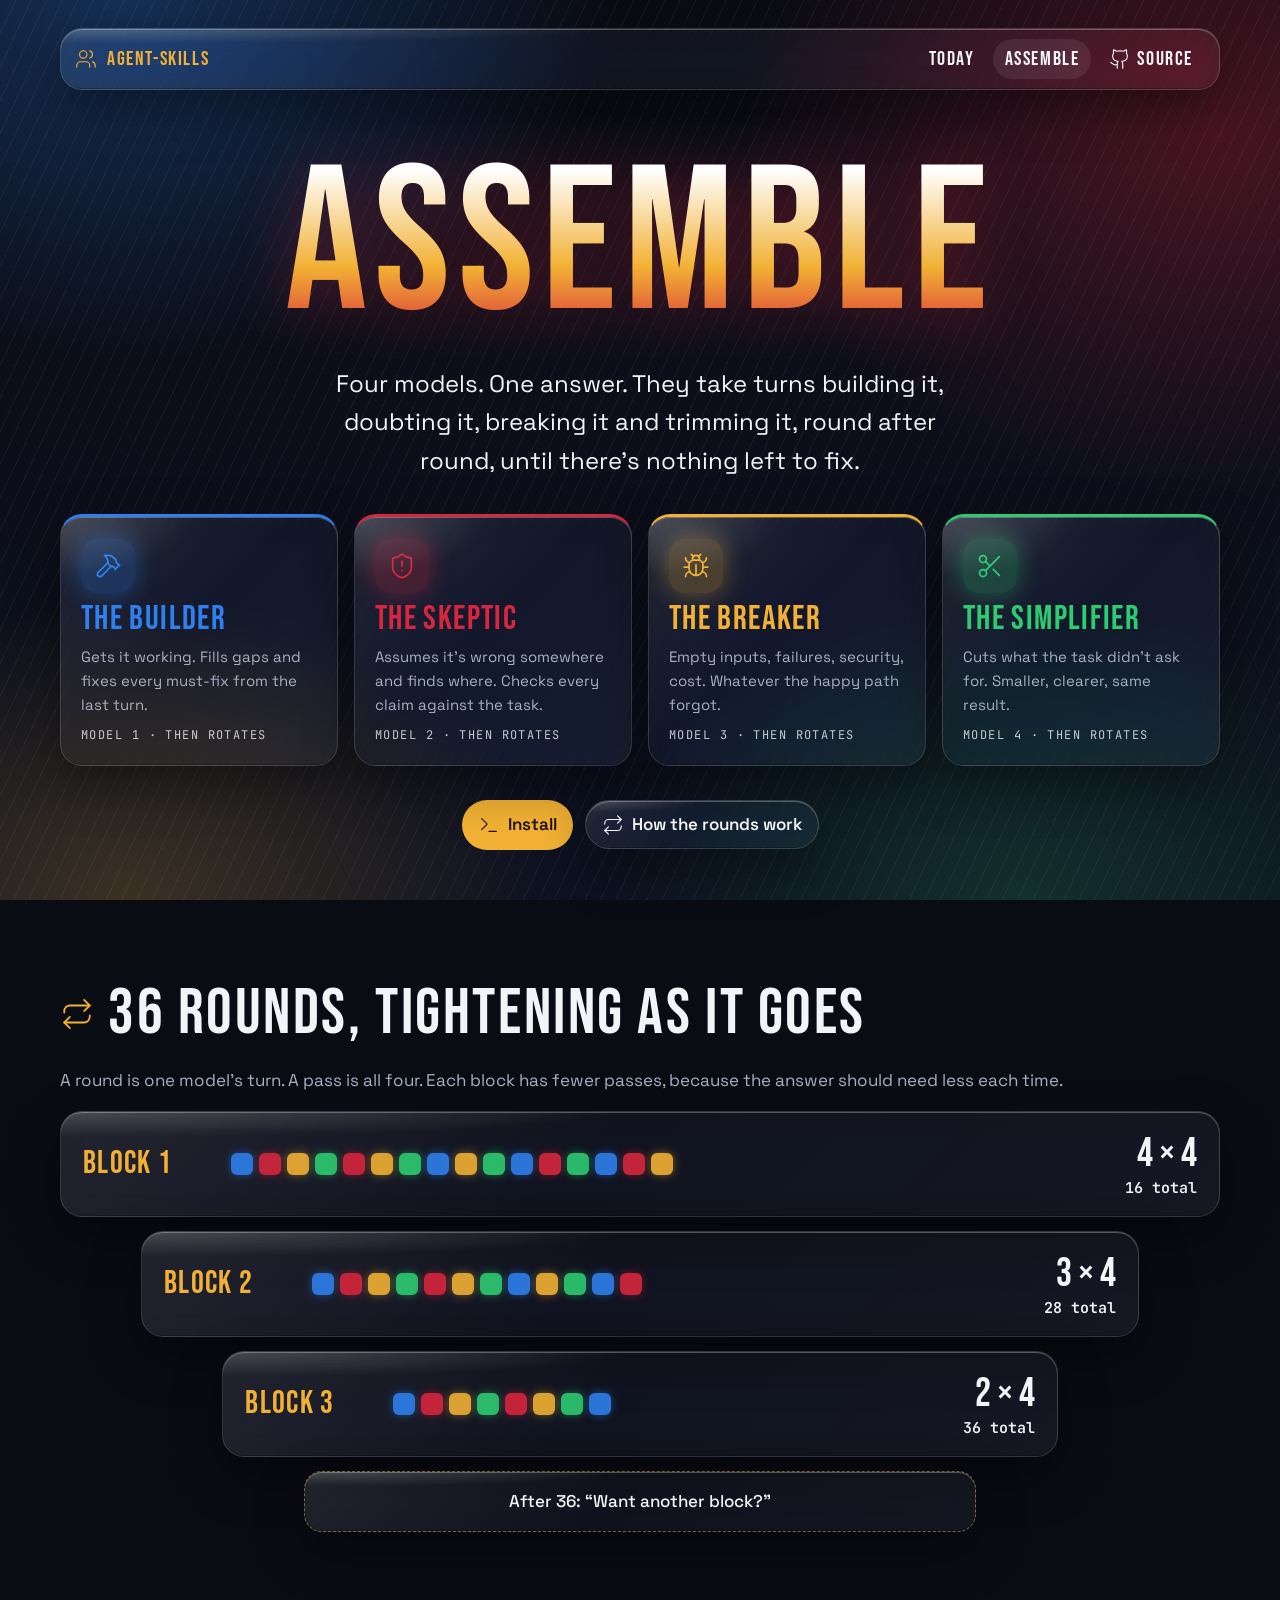
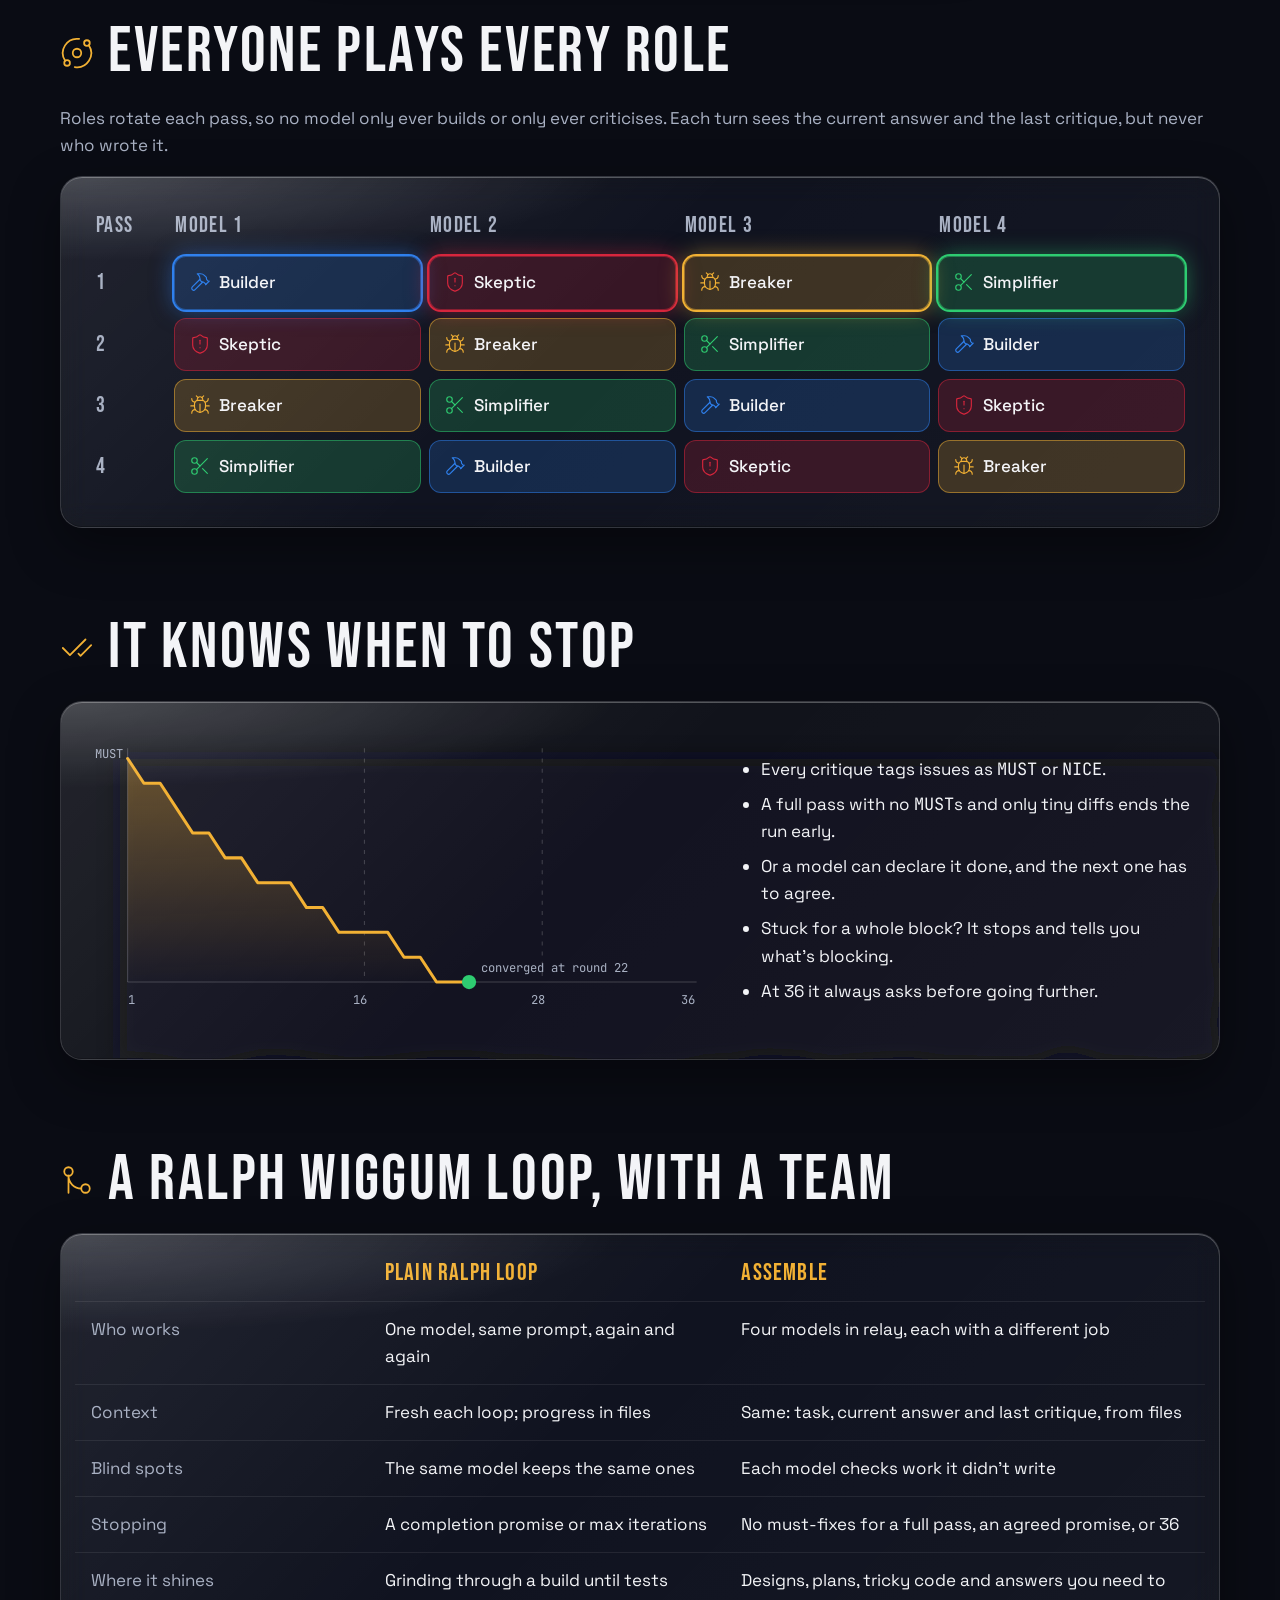
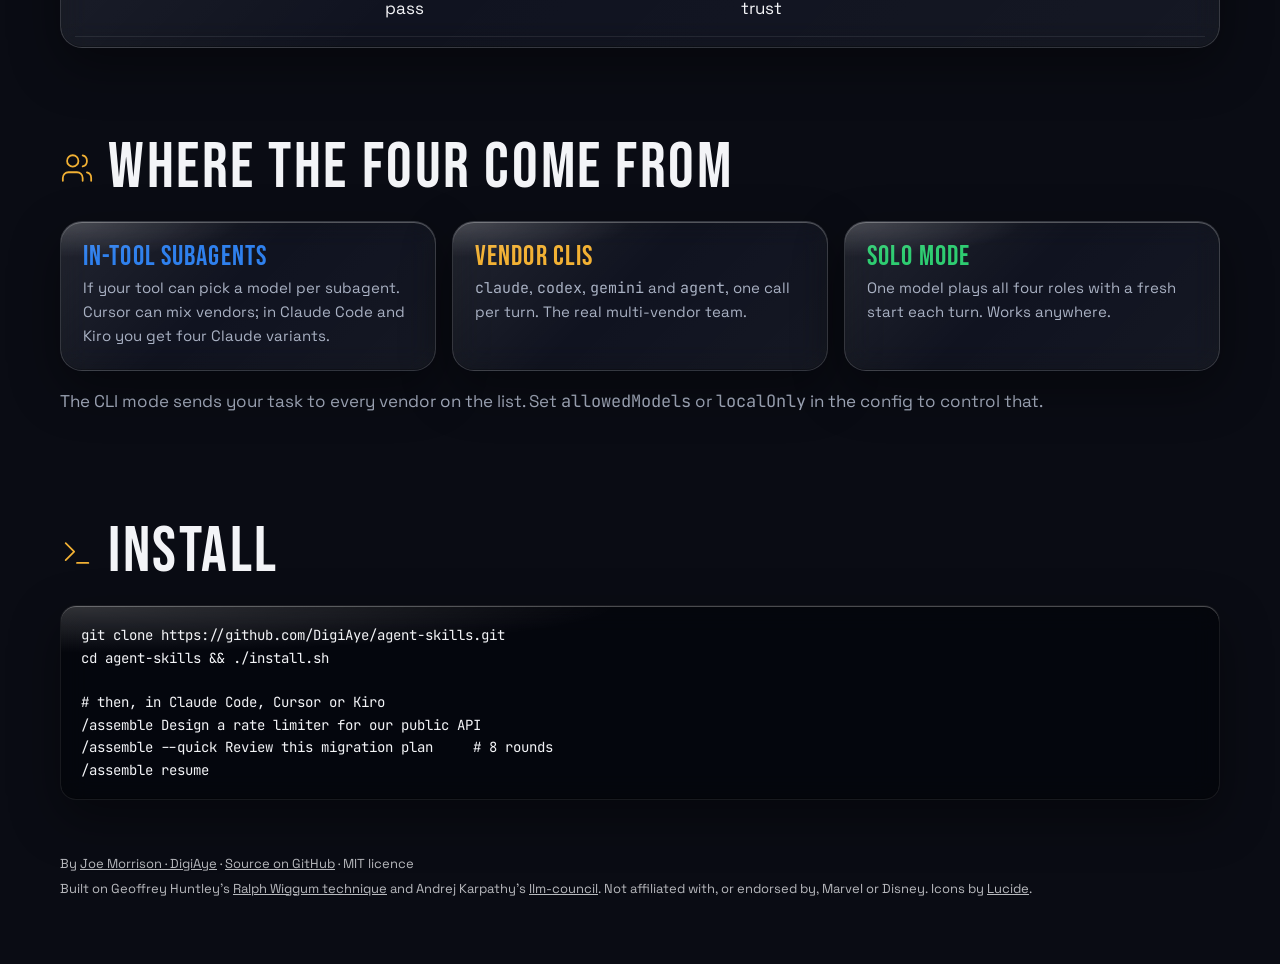
==== docs/assemble/index.html @ 219e7454 "Add today and assemble Agent Skills with GitHub Pages site" ====
<!doctype html>
<html lang="en">
<head>
<meta charset="utf-8">
<meta name="viewport" content="width=device-width, initial-scale=1">
<title>assemble · a four-model review loop for Claude, Cursor and Kiro</title>
<meta name="description" content="assemble is a portable Agent Skill: four models take turns building, doubting, breaking and simplifying one answer over up to 36 rounds, a Ralph Wiggum loop on a team scale.">
<link rel="preconnect" href="https://fonts.googleapis.com"><link rel="preconnect" href="https://fonts.gstatic.com" crossorigin>
<link href="https://fonts.googleapis.com/css2?family=Bebas+Neue&family=Space+Grotesk:wght@400;500;700&family=JetBrains+Mono:wght@400;600&display=swap" rel="stylesheet">
<link rel="stylesheet" href="../assets/glass.css">
<style>
  :root { --bg: #0a0c14; --panel: #1e2433; --accent: #f2b134; --accent-2: #d7263d;
    --builder: #2f80ed; --skeptic: #d7263d; --edge: #f2b134; --simple: #2ecc71; --text: #f3f4f7; --muted: #a9b1c3; }
  body { background: var(--bg); color: var(--text); font: 17px/1.6 "Space Grotesk", system-ui, sans-serif; }
  .field { position: fixed; inset: 0; z-index: 0; pointer-events: none;
    background:
      radial-gradient(800px 600px at 10% 0%, rgba(47, 128, 237, .30), transparent 60%),
      radial-gradient(800px 600px at 95% 15%, rgba(215, 38, 61, .30), transparent 60%),
      radial-gradient(700px 500px at 80% 100%, rgba(46, 204, 113, .16), transparent 60%),
      radial-gradient(700px 500px at 10% 100%, rgba(242, 177, 52, .20), transparent 60%),
      linear-gradient(180deg, #0a0c14, #0d1120); }
  .steel { position: fixed; inset: 0; z-index: 0; pointer-events: none; opacity: .05;
    background: repeating-linear-gradient(115deg, #fff 0 1px, transparent 1px 14px); }
  main, .site-nav { position: relative; z-index: 3; }
  .site-nav { font: 20px "Bebas Neue", sans-serif; letter-spacing: .08em; }
  .brand { display: flex; align-items: center; gap: 10px; color: var(--accent); }
  h1, h2, h3 { font-family: "Bebas Neue", Impact, sans-serif; font-weight: 400; letter-spacing: .04em; line-height: .95; }
  h2 { font-size: clamp(40px, 6vw, 64px); margin: 0 0 22px; display: flex; gap: 14px; align-items: center; }
  h2 .icon { width: 34px; height: 34px; color: var(--accent); }
  section { padding: 80px 0 10px; }
  .mono { font-family: "JetBrains Mono", ui-monospace, monospace; }
  .muted { color: var(--muted); }

  /* Hero */
  .hero { min-height: 92vh; display: grid; align-content: center; gap: 34px; padding-top: 30px; }
  .hero h1 { font-size: clamp(84px, 16vw, 210px); margin: 0; text-align: center;
    background: linear-gradient(180deg, #fff 10%, #f2b134 60%, #d7263d); -webkit-background-clip: text; background-clip: text; color: transparent;
    filter: drop-shadow(0 6px 30px rgba(215, 38, 61, .35)); }
  .hero .tag { text-align: center; font-size: clamp(19px, 2.4vw, 24px); max-width: 44ch; margin: -14px auto 0; color: var(--text); }
  .team { position: relative; display: grid; grid-template-columns: repeat(4, 1fr); gap: 16px; }
  .hero-card { padding: 22px 20px; display: grid; gap: 10px; border-top: 3px solid var(--c); }
  .hero-card .badge { width: 54px; height: 54px; border-radius: 16px; display: grid; place-items: center; background: color-mix(in srgb, var(--c) 22%, transparent); color: var(--c); box-shadow: 0 0 24px color-mix(in srgb, var(--c) 40%, transparent); }
  .hero-card .badge .icon { width: 28px; height: 28px; stroke-width: 1.5; }
  .hero-card h3 { margin: 0; font-size: 34px; color: var(--c); }
  .hero-card p { margin: 0; color: var(--muted); font-size: 15px; }
  .hero-card .slot { font: 12px "JetBrains Mono", monospace; color: var(--text); opacity: .8; text-transform: uppercase; letter-spacing: .12em; }
  .builder { --c: var(--builder); } .skeptic { --c: var(--skeptic); } .edge { --c: var(--edge); } .simple { --c: var(--simple); }
  .lock { position: absolute; inset: -14px; border-radius: 30px; border: 2px solid var(--accent); opacity: 0; pointer-events: none; }
  .cta { display: flex; gap: 12px; justify-content: center; flex-wrap: wrap; }
  .pill.primary { background: var(--accent); color: #1a1205; font-family: "Space Grotesk", sans-serif; }
  .pill.ghost { color: var(--text); }

  /* Rounds funnel */
  .funnel { display: grid; gap: 14px; }
  .block { display: grid; grid-template-columns: 130px 1fr 110px; gap: 18px; align-items: center; padding: 18px 22px; }
  .block h3 { margin: 0; font-size: 32px; color: var(--accent); }
  .turns { display: flex; flex-wrap: wrap; gap: 6px; }
  .turn { width: 22px; height: 22px; border-radius: 6px; background: var(--c); opacity: .9; box-shadow: 0 0 10px color-mix(in srgb, var(--c) 50%, transparent); }
  .total { text-align: right; font: 600 15px "JetBrains Mono", monospace; }
  .total b { display: block; font: 400 40px "Bebas Neue", sans-serif; color: var(--text); }
  .block:nth-child(2) { width: 86%; margin-inline: auto; } .block:nth-child(3) { width: 72%; margin-inline: auto; }
  .ask { text-align: center; padding: 16px; font-weight: 500; width: 58%; margin-inline: auto; border: 1px dashed rgba(242, 177, 52, .5); border-radius: 18px; }

  /* Rotation */
  .rotation { padding: 26px; overflow-x: auto; }
  .rotation table { border-collapse: separate; border-spacing: 8px; width: 100%; min-width: 560px; }
  .rotation th { font: 400 22px "Bebas Neue", sans-serif; letter-spacing: .06em; text-align: left; color: var(--muted); }
  .rotation td { padding: 12px 14px; border-radius: 12px; background: color-mix(in srgb, var(--c) 20%, transparent); border: 1px solid color-mix(in srgb, var(--c) 50%, transparent); color: var(--text); font-weight: 500; }
  .rotation td .icon { display: inline-block; vertical-align: -5px; margin-right: 8px; color: var(--c); }
  .rotation tr.now td { box-shadow: 0 0 0 2px var(--c), 0 0 22px color-mix(in srgb, var(--c) 50%, transparent); }

  /* Convergence */
  .conv { display: grid; grid-template-columns: 1.4fr 1fr; gap: 26px; align-items: center; padding: 26px; }
  .conv svg { width: 100%; height: auto; }
  .conv .axis { stroke: rgba(255, 255, 255, .2); }
  .conv .line { fill: none; stroke: var(--accent); stroke-width: 3; stroke-linecap: round; stroke-linejoin: round; }
  .conv .area { fill: url(#convFill); }
  .conv text { fill: var(--muted); font: 12px "JetBrains Mono", monospace; }
  .conv ul { margin: 0; padding-left: 18px; display: grid; gap: 8px; }

  /* Compare */
  .compare { width: 100%; border-collapse: collapse; }
  .compare th, .compare td { padding: 14px 16px; text-align: left; border-bottom: 1px solid rgba(255, 255, 255, .08); vertical-align: top; }
  .compare th { font: 400 24px "Bebas Neue", sans-serif; letter-spacing: .05em; color: var(--accent); }
  .compare td:first-child { color: var(--muted); width: 26%; }
  .compare-wrap { padding: 10px 14px; overflow-x: auto; }

  .adapters { display: grid; grid-template-columns: repeat(3, 1fr); gap: 16px; }
  .adapter { padding: 22px; }
  .adapter h3 { margin: 0 0 6px; font-size: 28px; }
  .adapter p { margin: 0; color: var(--muted); font-size: 15px; }

  @media (max-width: 900px) {
    .team, .adapters { grid-template-columns: repeat(2, 1fr); }
    .conv { grid-template-columns: 1fr; }
    .block, .block:nth-child(2), .block:nth-child(3), .ask { width: 100%; grid-template-columns: 1fr; }
    .total { text-align: left; }
  }
  @media (max-width: 520px) { .team, .adapters { grid-template-columns: 1fr; } }

  @media (prefers-reduced-motion: no-preference) {
    .hero-card { animation: assemble 1s cubic-bezier(.2, .9, .2, 1.1) both; }
    .hero-card.builder { --from: -60vw, -30vh; animation-delay: .2s; }
    .hero-card.skeptic { --from: 60vw, -30vh; animation-delay: .4s; }
    .hero-card.edge { --from: -60vw, 30vh; animation-delay: .6s; }
    .hero-card.simple { --from: 60vw, 30vh; animation-delay: .8s; }
    @keyframes assemble { from { opacity: 0; transform: translate(var(--from)) rotate(-6deg) scale(.8); } to { opacity: 1; transform: none; } }
    .lock { animation: lock 1.2s ease-out 1.8s both; }
    @keyframes lock { 0% { opacity: 0; transform: scale(1.04); } 30% { opacity: 1; box-shadow: 0 0 60px rgba(242, 177, 52, .6); } 100% { opacity: 0; transform: scale(1); } }
    .hero h1 { animation: rise .9s ease both; }
    @keyframes rise { from { opacity: 0; letter-spacing: .3em; } to { opacity: 1; } }
    .js .reveal { opacity: 0; transform: translateY(20px); transition: opacity .7s ease, transform .7s ease; }
    .js .reveal.in { opacity: 1; transform: none; }
    .js .conv .line { stroke-dasharray: 1400; stroke-dashoffset: 1400; transition: stroke-dashoffset 2.4s ease; }
    .js .conv.in .line { stroke-dashoffset: 0; }
  }
</style>
</head>
<body>
<div class="field" aria-hidden="true"></div>
<div class="steel" aria-hidden="true"></div>

<nav class="site-nav glass wrap" aria-label="Main">
  <a class="brand" href="../"><svg class="icon" aria-hidden="true"><use href="../assets/icons.svg#i-users"/></svg>agent-skills</a>
  <ul>
    <li><a href="../today/">today</a></li>
    <li><a href="./" aria-current="page">assemble</a></li>
    <li><a href="https://github.com/DigiAye/agent-skills/tree/main/skills/assemble"><svg class="icon" aria-hidden="true"><use href="../assets/icons.svg#i-github"/></svg>Source</a></li>
  </ul>
</nav>

<main class="wrap">
  <section class="hero" aria-labelledby="title">
    <h1 id="title">assemble</h1>
    <p class="tag">Four models. One answer. They take turns building it, doubting it, breaking it and trimming it, round after round, until there's nothing left to fix.</p>
    <div class="team">
      <div class="lock" aria-hidden="true"></div>
      <article class="hero-card glass builder">
        <div class="badge"><svg class="icon" aria-hidden="true"><use href="../assets/icons.svg#i-hammer"/></svg></div>
        <h3>The builder</h3><p>Gets it working. Fills gaps and fixes every must-fix from the last turn.</p><span class="slot">Model 1 · then rotates</span>
      </article>
      <article class="hero-card glass skeptic">
        <div class="badge"><svg class="icon" aria-hidden="true"><use href="../assets/icons.svg#i-shield-alert"/></svg></div>
        <h3>The skeptic</h3><p>Assumes it's wrong somewhere and finds where. Checks every claim against the task.</p><span class="slot">Model 2 · then rotates</span>
      </article>
      <article class="hero-card glass edge">
        <div class="badge"><svg class="icon" aria-hidden="true"><use href="../assets/icons.svg#i-bug"/></svg></div>
        <h3>The breaker</h3><p>Empty inputs, failures, security, cost. Whatever the happy path forgot.</p><span class="slot">Model 3 · then rotates</span>
      </article>
      <article class="hero-card glass simple">
        <div class="badge"><svg class="icon" aria-hidden="true"><use href="../assets/icons.svg#i-scissors"/></svg></div>
        <h3>The simplifier</h3><p>Cuts what the task didn't ask for. Smaller, clearer, same result.</p><span class="slot">Model 4 · then rotates</span>
      </article>
    </div>
    <div class="cta">
      <a class="pill primary" href="#install"><svg class="icon" aria-hidden="true"><use href="../assets/icons.svg#i-terminal"/></svg>Install</a>
      <a class="pill ghost glass" href="#rounds"><svg class="icon" aria-hidden="true"><use href="../assets/icons.svg#i-repeat"/></svg>How the rounds work</a>
    </div>
  </section>

  <section id="rounds" class="reveal" aria-labelledby="rounds-h">
    <h2 id="rounds-h"><svg class="icon" aria-hidden="true"><use href="../assets/icons.svg#i-repeat"/></svg>36 rounds, tightening as it goes</h2>
    <p class="muted">A round is one model's turn. A pass is all four. Each block has fewer passes, because the answer should need less each time.</p>
    <div class="funnel" id="funnel"></div>
  </section>

  <section class="reveal" aria-labelledby="rot-h">
    <h2 id="rot-h"><svg class="icon" aria-hidden="true"><use href="../assets/icons.svg#i-orbit"/></svg>Everyone plays every role</h2>
    <p class="muted">Roles rotate each pass, so no model only ever builds or only ever criticises. Each turn sees the current answer and the last critique, but never who wrote it.</p>
    <div class="rotation glass"><table id="rotation"><caption class="sr-only">Role played by each model in each pass</caption></table></div>
  </section>

  <section class="reveal" aria-labelledby="conv-h">
    <h2 id="conv-h"><svg class="icon" aria-hidden="true"><use href="../assets/icons.svg#i-check-check"/></svg>It knows when to stop</h2>
    <div class="conv glass refract" id="conv">
      <svg viewBox="0 0 620 300" role="img" aria-label="Example run: must-fix issues fall from 9 to 0 by round 22, where the loop converges and stops early">
        <defs><linearGradient id="convFill" x1="0" x2="0" y1="0" y2="1"><stop offset="0" stop-color="#f2b134" stop-opacity=".35"/><stop offset="1" stop-color="#f2b134" stop-opacity="0"/></linearGradient></defs>
        <line class="axis" x1="40" y1="250" x2="600" y2="250"/><line class="axis" x1="40" y1="20" x2="40" y2="250"/>
        <line class="axis" x1="273" y1="20" x2="273" y2="250" stroke-dasharray="4 6"/><line class="axis" x1="448" y1="20" x2="448" y2="250" stroke-dasharray="4 6"/>
        <path class="area" id="convArea"/><path class="line" id="convLine"/>
        <circle id="convDot" r="7" fill="#2ecc71"/>
        <text x="40" y="272">1</text><text x="262" y="272">16</text><text x="437" y="272">28</text><text x="585" y="272">36</text>
        <text x="8" y="30">MUST</text>
        <text id="convLabel" fill="#2ecc71">converged</text>
      </svg>
      <ul>
        <li>Every critique tags issues as <span class="mono">MUST</span> or <span class="mono">NICE</span>.</li>
        <li>A full pass with no <span class="mono">MUST</span>s and only tiny diffs ends the run early.</li>
        <li>Or a model can declare it done, and the next one has to agree.</li>
        <li>Stuck for a whole block? It stops and tells you what's blocking.</li>
        <li>At 36 it always asks before going further.</li>
      </ul>
    </div>
  </section>

  <section class="reveal" aria-labelledby="cmp-h">
    <h2 id="cmp-h"><svg class="icon" aria-hidden="true"><use href="../assets/icons.svg#i-git-merge"/></svg>A Ralph Wiggum loop, with a team</h2>
    <div class="compare-wrap glass">
      <table class="compare">
        <thead><tr><th scope="col"></th><th scope="col">Plain Ralph loop</th><th scope="col">assemble</th></tr></thead>
        <tbody>
          <tr><td>Who works</td><td>One model, same prompt, again and again</td><td>Four models in relay, each with a different job</td></tr>
          <tr><td>Context</td><td>Fresh each loop; progress in files</td><td>Same: task, current answer and last critique, from files</td></tr>
          <tr><td>Blind spots</td><td>The same model keeps the same ones</td><td>Each model checks work it didn't write</td></tr>
          <tr><td>Stopping</td><td>A completion promise or max iterations</td><td>No must-fixes for a full pass, an agreed promise, or 36</td></tr>
          <tr><td>Where it shines</td><td>Grinding through a build until tests pass</td><td>Designs, plans, tricky code and answers you need to trust</td></tr>
        </tbody>
      </table>
    </div>
  </section>

  <section class="reveal" aria-labelledby="ad-h">
    <h2 id="ad-h"><svg class="icon" aria-hidden="true"><use href="../assets/icons.svg#i-users"/></svg>Where the four come from</h2>
    <div class="adapters">
      <div class="adapter glass"><h3 style="color: var(--builder)">In-tool subagents</h3><p>If your tool can pick a model per subagent. Cursor can mix vendors; in Claude Code and Kiro you get four Claude variants.</p></div>
      <div class="adapter glass"><h3 style="color: var(--edge)">Vendor CLIs</h3><p><span class="mono">claude</span>, <span class="mono">codex</span>, <span class="mono">gemini</span> and <span class="mono">agent</span>, one call per turn. The real multi-vendor team.</p></div>
      <div class="adapter glass"><h3 style="color: var(--simple)">Solo mode</h3><p>One model plays all four roles with a fresh start each turn. Works anywhere.</p></div>
    </div>
    <p class="muted">The CLI mode sends your task to every vendor on the list. Set <span class="mono">allowedModels</span> or <span class="mono">localOnly</span> in the config to control that.</p>
  </section>

  <section id="install" class="reveal" aria-labelledby="install-h">
    <h2 id="install-h"><svg class="icon" aria-hidden="true"><use href="../assets/icons.svg#i-terminal"/></svg>Install</h2>
    <pre class="code glass">git clone https://github.com/DigiAye/agent-skills.git
cd agent-skills &amp;&amp; ./install.sh

# then, in Claude Code, Cursor or Kiro
/assemble Design a rate limiter for our public API
/assemble --quick Review this migration plan     # 8 rounds
/assemble resume</pre>
  </section>
</main>

<footer class="site-footer wrap">
  <p>By <a href="https://www.digiaye.scot">Joe Morrison · DigiAye</a> · <a href="https://github.com/DigiAye/agent-skills">Source on GitHub</a> · MIT licence</p>
  <p>Built on Geoffrey Huntley's <a href="https://ghuntley.com/ralph/">Ralph Wiggum technique</a> and Andrej Karpathy's <a href="https://github.com/karpathy/llm-council">llm-council</a>. Not affiliated with, or endorsed by, Marvel or Disney. Icons by <a href="https://lucide.dev">Lucide</a>.</p>
</footer>

<svg width="0" height="0" style="position:absolute" aria-hidden="true">
  <filter id="liquid" x="0" y="0" width="100%" height="100%">
    <feTurbulence type="fractalNoise" baseFrequency="0.01 0.014" numOctaves="2" seed="11" result="noise"/>
    <feDisplacementMap in="SourceGraphic" in2="noise" scale="30" xChannelSelector="R" yChannelSelector="G"/>
  </filter>
</svg>

<script>
  const ROLES = [
    { key: "builder", name: "Builder", icon: "hammer" },
    { key: "skeptic", name: "Skeptic", icon: "shield-alert" },
    { key: "edge", name: "Breaker", icon: "bug" },
    { key: "simple", name: "Simplifier", icon: "scissors" }
  ];
  const ICON = (n) => `<svg class="icon" aria-hidden="true"><use href="../assets/icons.svg#i-${n}"/></svg>`;
  const SCHEDULE = [4, 3, 2];

  // Rounds funnel
  let running = 0;
  document.getElementById("funnel").innerHTML = SCHEDULE.map((passes, b) => {
    const turns = passes * 4; running += turns;
    const cells = Array.from({ length: turns }, (_, t) => {
      const pass = Math.floor(t / 4), model = t % 4, role = ROLES[(model + pass) % 4];
      return `<span class="turn" style="--c: var(--${role.key})" title="Pass ${pass + 1}, model ${model + 1}: ${role.name}"></span>`;
    }).join("");
    return `<div class="block glass"><h3>Block ${b + 1}</h3><div class="turns" aria-label="${passes} passes of 4 models">${cells}</div><div class="total"><b>${passes} × 4</b>${running} total</div></div>`;
  }).join("") + `<div class="ask glass">After 36: “Want another block?”</div>`;

  // Role rotation table
  const table = document.getElementById("rotation");
  const head = `<thead><tr><th scope="col">Pass</th>${[1, 2, 3, 4].map((m) => `<th scope="col">Model ${m}</th>`).join("")}</tr></thead>`;
  const rows = [0, 1, 2, 3].map((p) => `<tr data-pass="${p}"><th scope="row">${p + 1}</th>${[0, 1, 2, 3].map((m) => {
    const r = ROLES[(m + p) % 4];
    return `<td style="--c: var(--${r.key})">${ICON(r.icon)}${r.name}</td>`;
  }).join("")}</tr>`).join("");
  table.insertAdjacentHTML("beforeend", head + `<tbody>${rows}</tbody>`);

  // Convergence chart (example run that converges at round 22)
  const must = [9, 8, 8, 7, 6, 6, 5, 5, 4, 4, 4, 3, 3, 2, 2, 2, 2, 1, 1, 0, 0, 0];
  const x = (i) => 40 + (i / 35) * 560, y = (v) => 250 - (v / 9) * 220;
  const pts = must.map((v, i) => `${x(i).toFixed(1)},${y(v).toFixed(1)}`);
  document.getElementById("convLine").setAttribute("d", "M" + pts.join(" L"));
  document.getElementById("convArea").setAttribute("d", `M${x(0)},250 L${pts.join(" L")} L${x(must.length - 1)},250 Z`);
  const end = must.length - 1, dot = document.getElementById("convDot"), label = document.getElementById("convLabel");
  dot.setAttribute("cx", x(end)); dot.setAttribute("cy", y(0));
  label.setAttribute("x", x(end) + 12); label.setAttribute("y", y(0) - 10);
  label.textContent = `converged at round ${end + 1}`;

  const reduced = matchMedia("(prefers-reduced-motion: reduce)").matches;
  document.documentElement.classList.add("js");

  // Highlight the current pass, cycling through
  if (!reduced) {
    let p = 0;
    const tick = () => { table.querySelectorAll("tr[data-pass]").forEach((tr) => tr.classList.toggle("now", +tr.dataset.pass === p)); p = (p + 1) % 4; };
    tick(); setInterval(tick, 2200);
  }

  // Scroll reveals
  const reveal = (n) => n.classList.add("in");
  if (reduced || !("IntersectionObserver" in window)) {
    document.querySelectorAll(".reveal, .conv").forEach(reveal);
  } else {
    const io = new IntersectionObserver((entries) => entries.forEach((e) => { if (e.isIntersecting) { reveal(e.target); io.unobserve(e.target); } }), { threshold: .2 });
    document.querySelectorAll(".reveal, .conv").forEach((n) => io.observe(n));
  }
</script>
</body>
</html>
---- docs/assets/glass.css ----
/* Shared liquid-glass layer for the agent-skills pages.
   Each page sets --accent, --accent-2, --bg and --panel. */

*, *::before, *::after { box-sizing: border-box; }
html { scroll-behavior: smooth; }
@media (prefers-reduced-motion: reduce) { html { scroll-behavior: auto; } }
body { margin: 0; min-height: 100vh; overflow-x: hidden; }
img, svg { display: block; max-width: 100%; }
a { color: inherit; }
:focus-visible { outline: 2px solid var(--accent); outline-offset: 3px; border-radius: 6px; }
.sr-only { position: absolute; width: 1px; height: 1px; overflow: hidden; clip: rect(0 0 0 0); white-space: nowrap; }

.wrap { width: min(1160px, 100% - 40px); margin-inline: auto; }

/* Base glass: works everywhere backdrop-filter does. */
.glass {
  position: relative;
  background: linear-gradient(135deg, rgba(255, 255, 255, .10), rgba(255, 255, 255, .03) 45%, rgba(255, 255, 255, .05));
  border: 1px solid rgba(255, 255, 255, .14);
  border-radius: 22px;
  -webkit-backdrop-filter: blur(14px) saturate(160%);
  backdrop-filter: blur(14px) saturate(160%);
  box-shadow:
    inset 0 1px 0 rgba(255, 255, 255, .28),
    inset 0 -1px 0 rgba(0, 0, 0, .25),
    0 18px 50px rgba(0, 0, 0, .40);
}
/* Specular highlight along the top-left rim. */
.glass::before {
  content: ""; position: absolute; inset: 0; border-radius: inherit; pointer-events: none;
  background: radial-gradient(120% 60% at 0% 0%, rgba(255, 255, 255, .18), transparent 40%);
  mix-blend-mode: screen;
}

/* Refraction is Chromium-only, and Safari drops the whole declaration if url() is mixed in,
   so it lives in its own @supports block and is limited to a few static panels. */
@supports (backdrop-filter: url("#liquid")) {
  .glass.refract { backdrop-filter: url("#liquid") blur(10px) saturate(170%); }
}

@supports not ((backdrop-filter: blur(1px)) or (-webkit-backdrop-filter: blur(1px))) {
  .glass { background: var(--panel); }
}
@media (prefers-reduced-transparency: reduce) {
  .glass, .glass.refract { background: var(--panel); -webkit-backdrop-filter: none; backdrop-filter: none; }
}
@media (prefers-contrast: more) {
  .glass { background: var(--panel); border-color: var(--accent); box-shadow: none; }
  .glass::before { display: none; }
}

/* Dims busy backgrounds behind glass so text keeps its contrast. */
.dim { position: fixed; inset: 0; background: rgba(0, 0, 0, .35); pointer-events: none; z-index: 0; }

.icon { width: 22px; height: 22px; fill: none; stroke: currentColor; stroke-width: 1.25; stroke-linecap: round; stroke-linejoin: round; flex: none; }

.pill {
  display: inline-flex; align-items: center; gap: 8px; padding: 10px 16px; border-radius: 999px;
  text-decoration: none; font-weight: 600;
}

pre.code {
  margin: 0; padding: 18px 20px; overflow-x: auto; border-radius: 16px;
  font: 14px/1.6 "JetBrains Mono", ui-monospace, Menlo, monospace;
  background: rgba(0, 0, 0, .45); border: 1px solid rgba(255, 255, 255, .08);
}

.site-nav { position: sticky; top: 14px; z-index: 10; margin-top: 14px; padding: 10px 14px; display: flex; align-items: center; justify-content: space-between; gap: 12px; }
.site-nav a { text-decoration: none; }
.site-nav ul { display: flex; gap: 6px; list-style: none; margin: 0; padding: 0; flex-wrap: wrap; }
.site-nav li a { display: inline-flex; align-items: center; gap: 6px; padding: 8px 12px; border-radius: 999px; }
.site-nav li a:hover, .site-nav li a[aria-current="page"] { background: rgba(255, 255, 255, .08); }

.site-footer { position: relative; z-index: 1; padding: 40px 0 60px; font-size: 13px; opacity: .75; }
.site-footer p { margin: 4px 0; }
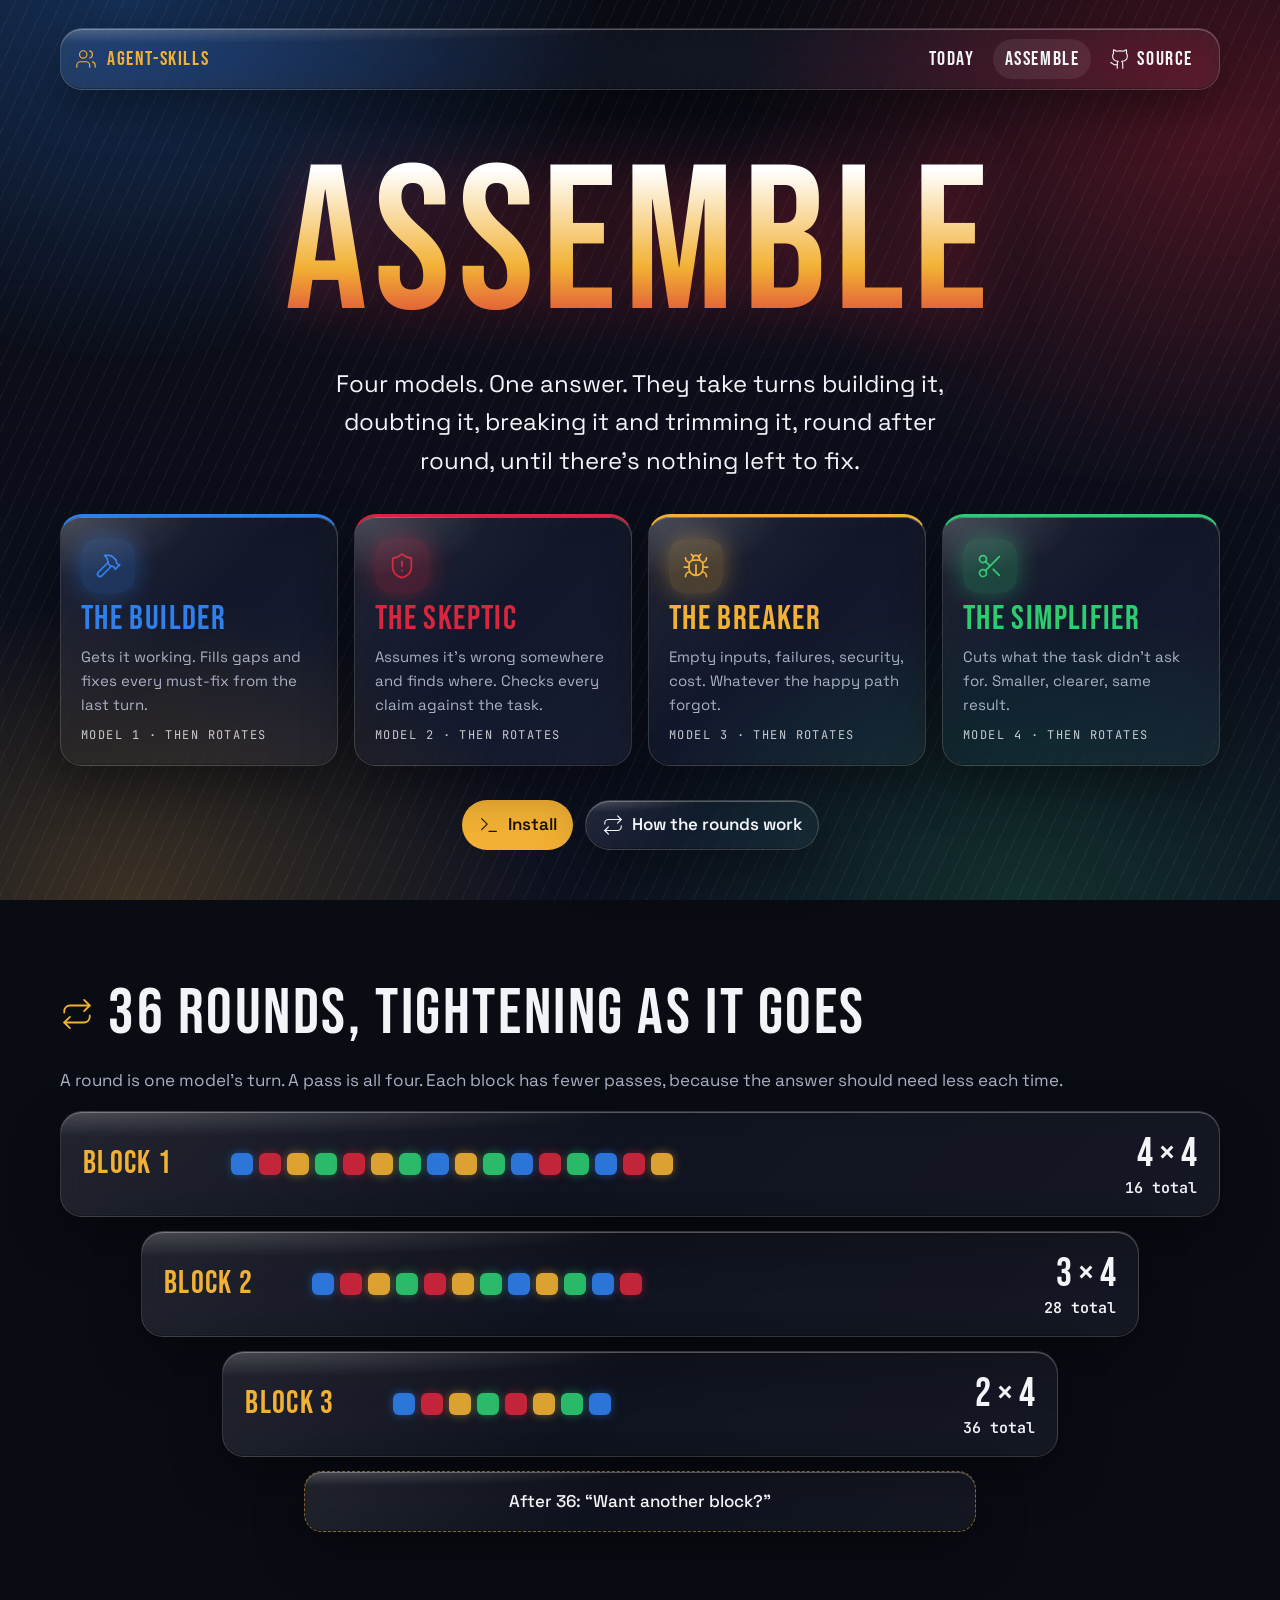
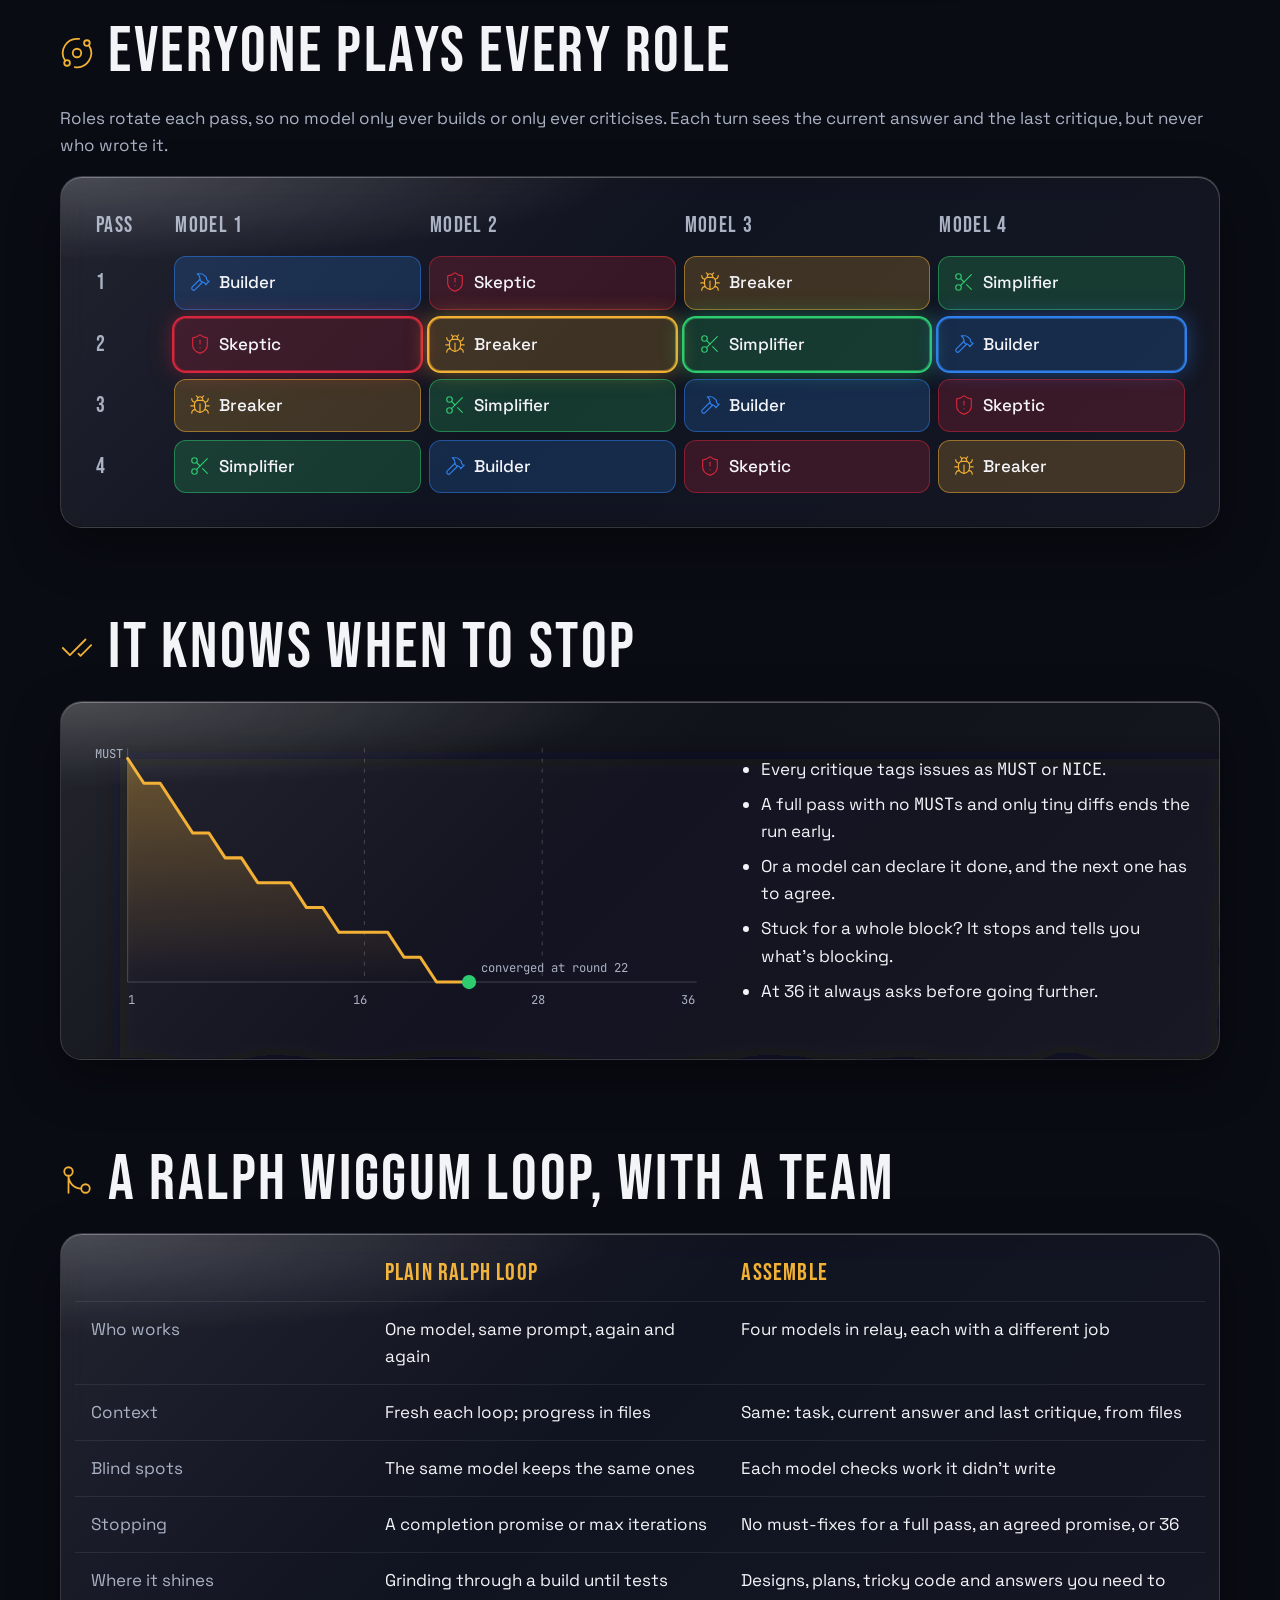
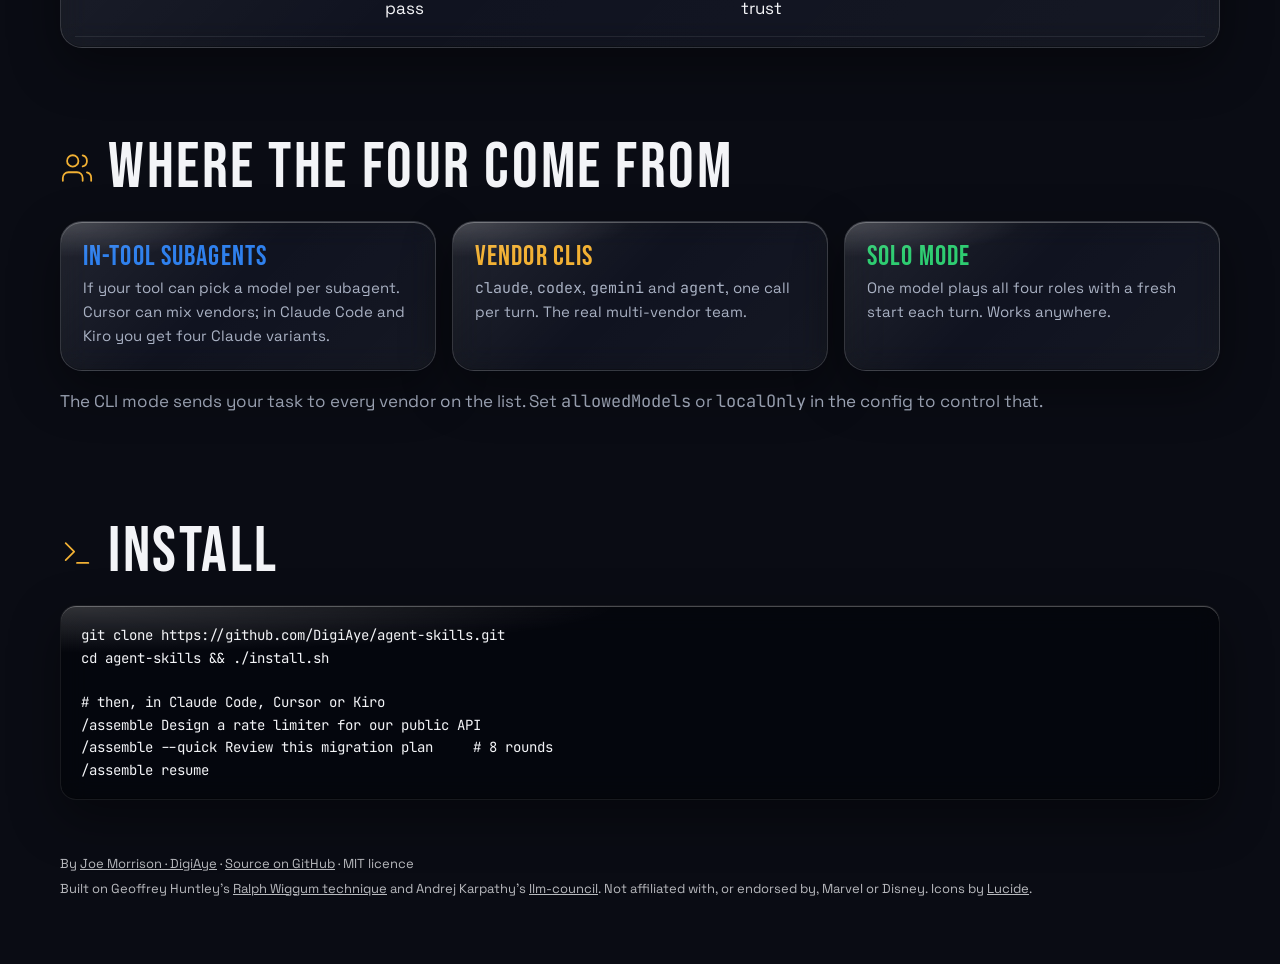
==== commit 0b0b015a: "Add social card, page screenshots and Open Graph tags" ====
--- a/docs/assemble/index.html
+++ b/docs/assemble/index.html
@@ -5,6 +5,11 @@
 <meta name="viewport" content="width=device-width, initial-scale=1">
 <title>assemble · a four-model review loop for Claude, Cursor and Kiro</title>
 <meta name="description" content="assemble is a portable Agent Skill: four models take turns building, doubting, breaking and simplifying one answer over up to 36 rounds, a Ralph Wiggum loop on a team scale.">
+<meta property="og:title" content="assemble · a four-model review loop for Claude, Cursor and Kiro">
+<meta property="og:description" content="assemble is a portable Agent Skill: four models take turns building, doubting, breaking and simplifying one answer over up to 36 rounds, a Ralph Wiggum loop on a team scale.">
+<meta property="og:url" content="https://digiaye.github.io/agent-skills/assemble/">
+<meta property="og:image" content="https://digiaye.github.io/agent-skills/assets/og.jpg">
+<meta name="twitter:card" content="summary_large_image">
 <link rel="preconnect" href="https://fonts.googleapis.com"><link rel="preconnect" href="https://fonts.gstatic.com" crossorigin>
 <link href="https://fonts.googleapis.com/css2?family=Bebas+Neue&family=Space+Grotesk:wght@400;500;700&family=JetBrains+Mono:wght@400;600&display=swap" rel="stylesheet">
 <link rel="stylesheet" href="../assets/glass.css">
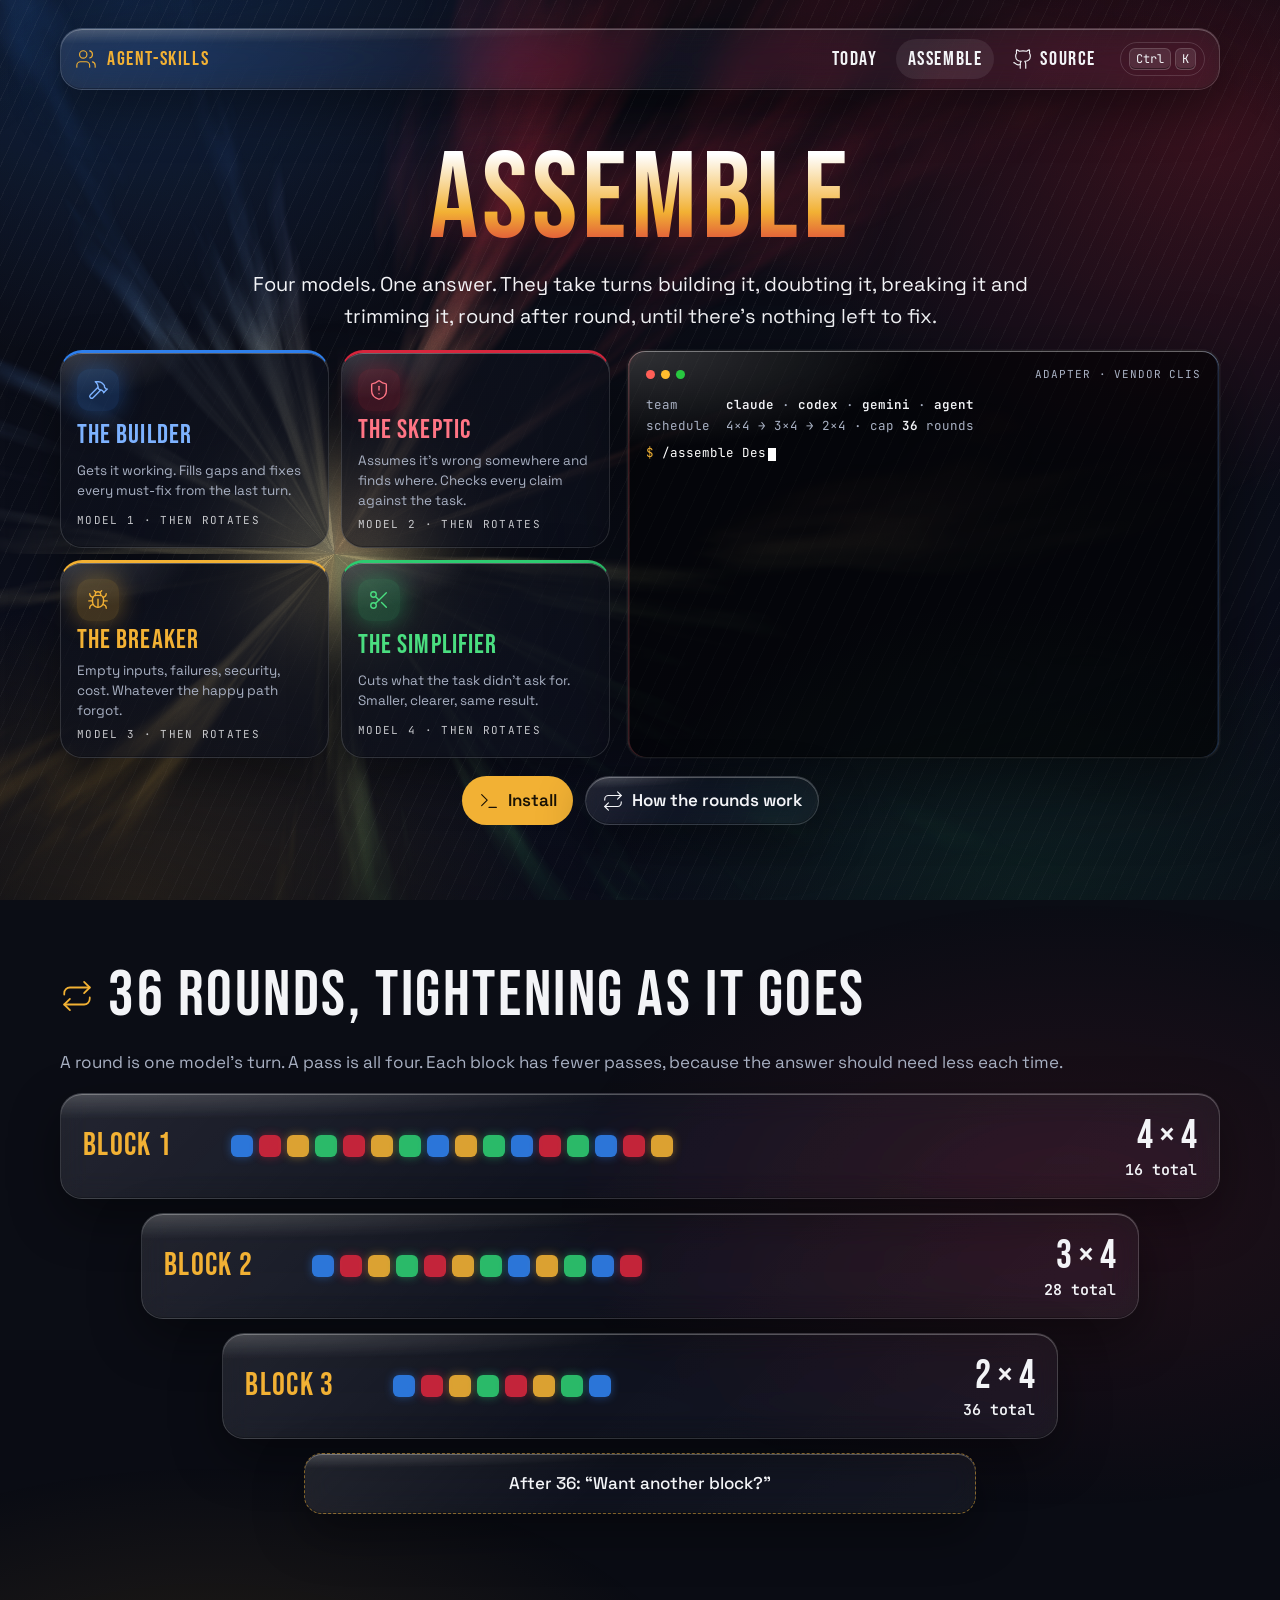
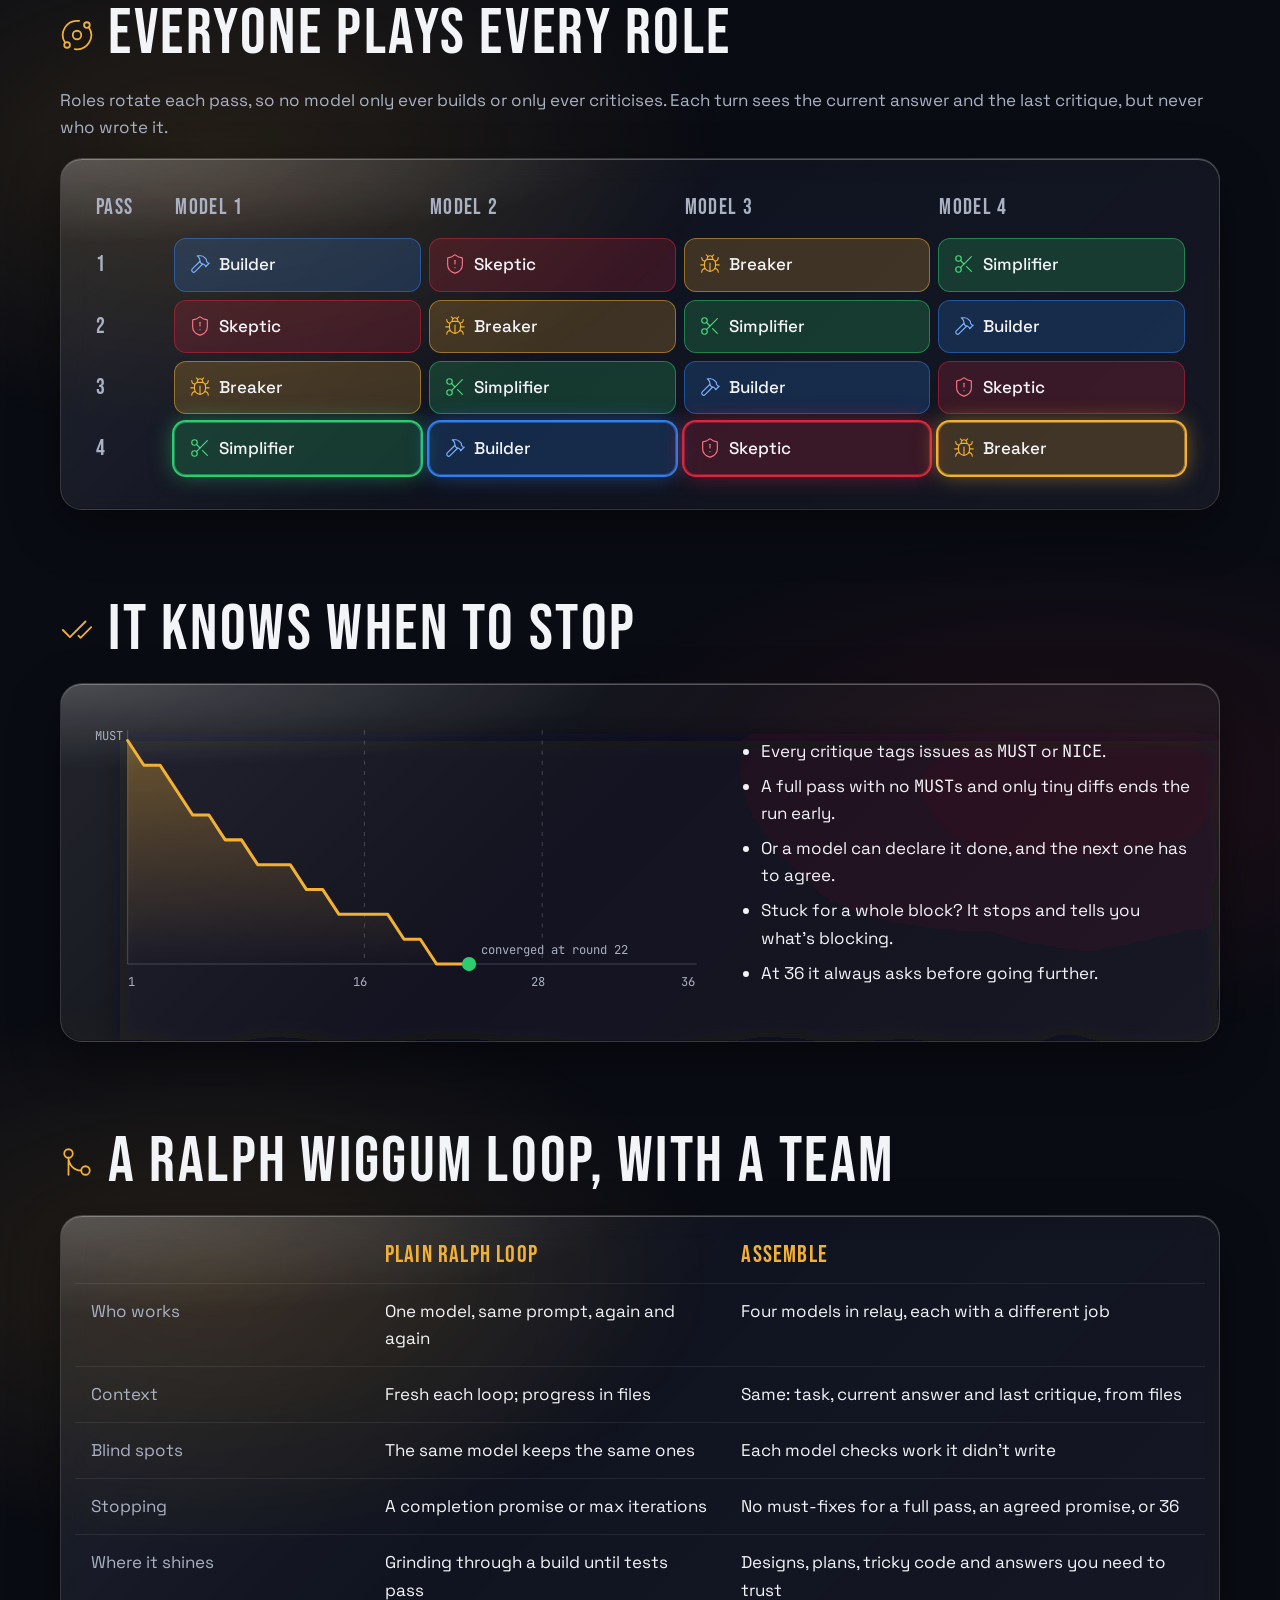
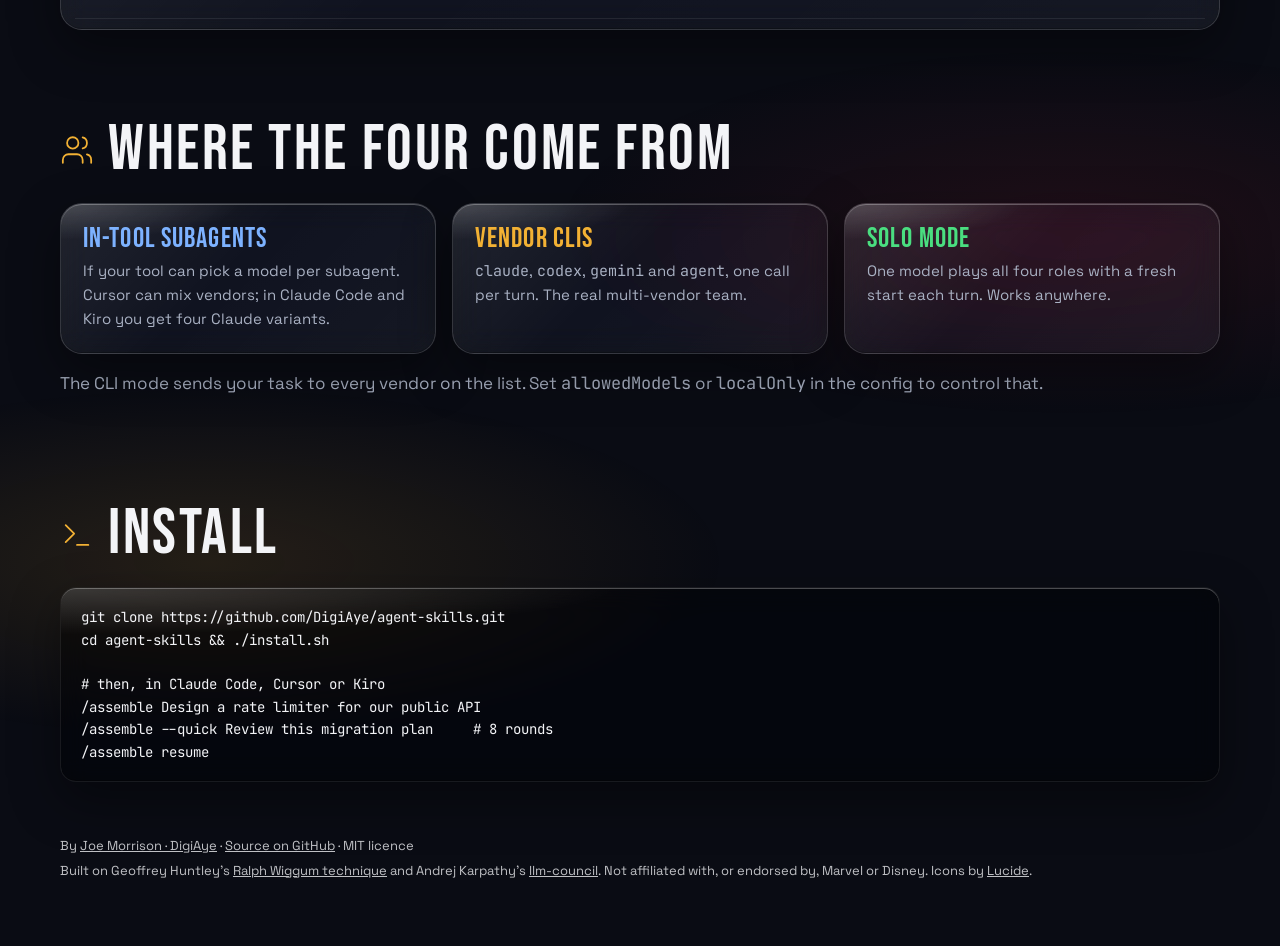
==== commit eec89fe5: "Redesign Pages: shader and canvas backgrounds, pointer-lit glass, live terminals, bento layouts, vie" ====
--- a/docs/assemble/index.html
+++ b/docs/assemble/index.html
@@ -10,24 +10,30 @@
 <meta property="og:url" content="https://digiaye.github.io/agent-skills/assemble/">
 <meta property="og:image" content="https://digiaye.github.io/agent-skills/assets/og.jpg">
 <meta name="twitter:card" content="summary_large_image">
+<link rel="icon" href="data:image/svg+xml,%3Csvg xmlns='http://www.w3.org/2000/svg' viewBox='0 0 32 32'%3E%3Ccircle cx='16' cy='16' r='14' fill='%23070a12' stroke='%235ef1ff' stroke-width='2'/%3E%3Ccircle cx='16' cy='16' r='5' fill='%23f2b134'/%3E%3C/svg%3E">
 <link rel="preconnect" href="https://fonts.googleapis.com"><link rel="preconnect" href="https://fonts.gstatic.com" crossorigin>
 <link href="https://fonts.googleapis.com/css2?family=Bebas+Neue&family=Space+Grotesk:wght@400;500;700&family=JetBrains+Mono:wght@400;600&display=swap" rel="stylesheet">
 <link rel="stylesheet" href="../assets/glass.css">
 <style>
   :root { --bg: #0a0c14; --panel: #1e2433; --accent: #f2b134; --accent-2: #d7263d;
-    --builder: #2f80ed; --skeptic: #d7263d; --edge: #f2b134; --simple: #2ecc71; --text: #f3f4f7; --muted: #a9b1c3; }
+    --builder: #2f80ed; --skeptic: #d7263d; --edge: #f2b134; --simple: #2ecc71;
+    /* text-safe tints of the four role colours (>= 4.5:1 on the dark ground) */
+    --builder-t: #7db2ff; --skeptic-t: #ff7585; --edge-t: #f2b134; --simple-t: #4ade80;
+    --text: #f3f4f7; --muted: #a9b1c3; }
   body { background: var(--bg); color: var(--text); font: 17px/1.6 "Space Grotesk", system-ui, sans-serif; }
   .field { position: fixed; inset: 0; z-index: 0; pointer-events: none;
     background:
-      radial-gradient(800px 600px at 10% 0%, rgba(47, 128, 237, .30), transparent 60%),
-      radial-gradient(800px 600px at 95% 15%, rgba(215, 38, 61, .30), transparent 60%),
-      radial-gradient(700px 500px at 80% 100%, rgba(46, 204, 113, .16), transparent 60%),
-      radial-gradient(700px 500px at 10% 100%, rgba(242, 177, 52, .20), transparent 60%),
+      radial-gradient(800px 600px at 10% 0%, rgba(47, 128, 237, .26), transparent 60%),
+      radial-gradient(800px 600px at 95% 15%, rgba(215, 38, 61, .26), transparent 60%),
+      radial-gradient(700px 500px at 80% 100%, rgba(46, 204, 113, .14), transparent 60%),
+      radial-gradient(700px 500px at 10% 100%, rgba(242, 177, 52, .18), transparent 60%),
       linear-gradient(180deg, #0a0c14, #0d1120); }
   .steel { position: fixed; inset: 0; z-index: 0; pointer-events: none; opacity: .05;
     background: repeating-linear-gradient(115deg, #fff 0 1px, transparent 1px 14px); }
+  .vignette { position: fixed; inset: 0; z-index: 2; pointer-events: none; background: radial-gradient(120% 90% at 50% 40%, transparent 50%, rgba(5, 6, 12, .7)); }
   main, .site-nav { position: relative; z-index: 3; }
   .site-nav { font: 20px "Bebas Neue", sans-serif; letter-spacing: .08em; }
+  .site-nav .kbd-btn { font: 14px "Space Grotesk", sans-serif; }
   .brand { display: flex; align-items: center; gap: 10px; color: var(--accent); }
   h1, h2, h3 { font-family: "Bebas Neue", Impact, sans-serif; font-weight: 400; letter-spacing: .04em; line-height: .95; }
   h2 { font-size: clamp(40px, 6vw, 64px); margin: 0 0 22px; display: flex; gap: 14px; align-items: center; }
@@ -37,23 +43,41 @@
   .muted { color: var(--muted); }
 
   /* Hero */
-  .hero { min-height: 92vh; display: grid; align-content: center; gap: 34px; padding-top: 30px; }
-  .hero h1 { font-size: clamp(84px, 16vw, 210px); margin: 0; text-align: center;
+  .hero { min-height: calc(100svh - 90px); display: grid; align-content: center; gap: 18px; padding: 16px 0 10px; }
+  .hero h1 { font-size: clamp(60px, 9.5vw, 122px); margin: 0; text-align: center;
     background: linear-gradient(180deg, #fff 10%, #f2b134 60%, #d7263d); -webkit-background-clip: text; background-clip: text; color: transparent;
     filter: drop-shadow(0 6px 30px rgba(215, 38, 61, .35)); }
-  .hero .tag { text-align: center; font-size: clamp(19px, 2.4vw, 24px); max-width: 44ch; margin: -14px auto 0; color: var(--text); }
-  .team { position: relative; display: grid; grid-template-columns: repeat(4, 1fr); gap: 16px; }
-  .hero-card { padding: 22px 20px; display: grid; gap: 10px; border-top: 3px solid var(--c); }
-  .hero-card .badge { width: 54px; height: 54px; border-radius: 16px; display: grid; place-items: center; background: color-mix(in srgb, var(--c) 22%, transparent); color: var(--c); box-shadow: 0 0 24px color-mix(in srgb, var(--c) 40%, transparent); }
-  .hero-card .badge .icon { width: 28px; height: 28px; stroke-width: 1.5; }
-  .hero-card h3 { margin: 0; font-size: 34px; color: var(--c); }
-  .hero-card p { margin: 0; color: var(--muted); font-size: 15px; }
-  .hero-card .slot { font: 12px "JetBrains Mono", monospace; color: var(--text); opacity: .8; text-transform: uppercase; letter-spacing: .12em; }
-  .builder { --c: var(--builder); } .skeptic { --c: var(--skeptic); } .edge { --c: var(--edge); } .simple { --c: var(--simple); }
-  .lock { position: absolute; inset: -14px; border-radius: 30px; border: 2px solid var(--accent); opacity: 0; pointer-events: none; }
+  .hero .tag { text-align: center; font-size: clamp(17px, 2vw, 20px); max-width: 60ch; margin: -8px auto 0; color: var(--text); }
+  .stage { display: grid; grid-template-columns: 1fr 1.08fr; gap: 18px; align-items: stretch; }
+  .team { position: relative; display: grid; grid-template-columns: 1fr 1fr; gap: 12px; }
+  .hero-card { padding: 16px 16px 14px; display: grid; gap: 6px; border-top: 3px solid var(--c); --accent: var(--c);
+    /* darker plate than plain glass: the shader behind is bright, and the copy has to stay >= 4.5:1 */
+    background: linear-gradient(160deg, rgba(14, 17, 28, .78), rgba(14, 17, 28, .6)); }
+  .hero-card .badge { width: 42px; height: 42px; border-radius: 13px; display: grid; place-items: center; background: color-mix(in srgb, var(--c) 22%, transparent); color: var(--ct); box-shadow: 0 0 24px color-mix(in srgb, var(--c) 40%, transparent); }
+  .hero-card .badge .icon { width: 22px; height: 22px; stroke-width: 1.5; }
+  .hero-card h3 { margin: 0; font-size: 27px; color: var(--ct); }
+  .hero-card p { margin: 0; color: var(--muted); font-size: 13.5px; line-height: 1.45; }
+  .hero-card .slot { font: 11px "JetBrains Mono", monospace; color: var(--text); opacity: .8; text-transform: uppercase; letter-spacing: .12em; }
+  .builder { --c: var(--builder); --ct: var(--builder-t); } .skeptic { --c: var(--skeptic); --ct: var(--skeptic-t); } .edge { --c: var(--edge); --ct: var(--edge-t); } .simple { --c: var(--simple); --ct: var(--simple-t); }
+  .lock { position: absolute; inset: -12px; border-radius: 30px; border: 2px solid var(--accent); opacity: 0; pointer-events: none; }
   .cta { display: flex; gap: 12px; justify-content: center; flex-wrap: wrap; }
   .pill.primary { background: var(--accent); color: #1a1205; font-family: "Space Grotesk", sans-serif; }
   .pill.ghost { color: var(--text); }
+
+  /* Relay terminal */
+  .relay.term { font-size: 12.5px; line-height: 1.7; display: grid; align-content: start; }
+  .relay .bar span { color: var(--muted); }
+  .relay .hdr { margin: 0; color: var(--muted); white-space: pre-wrap; }
+  .relay .hdr b { color: var(--text); font-weight: 600; }
+  .relay .hdr + .prompt { margin-top: 6px; }
+  .relay .r { display: grid; grid-template-columns: 50px 30px 78px 1fr auto; gap: 8px; align-items: baseline; }
+  .relay .r .p { color: var(--muted); } .relay .r .n { color: var(--text); opacity: .7; }
+  .relay .role { font-weight: 600; }
+  .relay .b .role { color: var(--builder-t); } .relay .s .role { color: var(--skeptic-t); } .relay .e .role { color: var(--edge-t); } .relay .m .role { color: var(--simple-t); }
+  .relay .must { color: var(--text); font-weight: 600; justify-self: end; }
+  .relay .must.zero { color: var(--simple-t); }
+  .relay .promise { color: var(--simple-t); }
+  .relay .sum { color: var(--muted); }
 
   /* Rounds funnel */
   .funnel { display: grid; gap: 14px; }
@@ -71,7 +95,7 @@
   .rotation table { border-collapse: separate; border-spacing: 8px; width: 100%; min-width: 560px; }
   .rotation th { font: 400 22px "Bebas Neue", sans-serif; letter-spacing: .06em; text-align: left; color: var(--muted); }
   .rotation td { padding: 12px 14px; border-radius: 12px; background: color-mix(in srgb, var(--c) 20%, transparent); border: 1px solid color-mix(in srgb, var(--c) 50%, transparent); color: var(--text); font-weight: 500; }
-  .rotation td .icon { display: inline-block; vertical-align: -5px; margin-right: 8px; color: var(--c); }
+  .rotation td .icon { display: inline-block; vertical-align: -5px; margin-right: 8px; color: var(--ct); }
   .rotation tr.now td { box-shadow: 0 0 0 2px var(--c), 0 0 22px color-mix(in srgb, var(--c) 50%, transparent); }
 
   /* Convergence */
@@ -96,26 +120,44 @@
   .adapter p { margin: 0; color: var(--muted); font-size: 15px; }
 
   @media (max-width: 900px) {
-    .team, .adapters { grid-template-columns: repeat(2, 1fr); }
+    .hero { min-height: 0; padding-top: 30px; }
+    .stage { grid-template-columns: 1fr; }
+    .adapters { grid-template-columns: repeat(2, 1fr); }
     .conv { grid-template-columns: 1fr; }
     .block, .block:nth-child(2), .block:nth-child(3), .ask { width: 100%; grid-template-columns: 1fr; }
     .total { text-align: left; }
   }
-  @media (max-width: 520px) { .team, .adapters { grid-template-columns: 1fr; } }
+  @media (max-width: 640px) {
+    .hero h1 { font-size: clamp(56px, 17vw, 84px); }
+    .relay .r { grid-template-columns: 46px 74px 1fr auto; gap: 8px; } .relay .r .n { display: none; }
+    .relay.term { font-size: 11.5px; }
+    section { padding: 56px 0 10px; }
+    h2 { font-size: clamp(34px, 9vw, 48px); }
+  }
+  @media (max-width: 420px) { .adapters { grid-template-columns: 1fr; } .team { gap: 8px; } .hero-card { padding: 12px 12px 10px; } .hero-card h3 { font-size: 23px; } .hero-card .slot { font-size: 10px; white-space: nowrap; } }
 
   @media (prefers-reduced-motion: no-preference) {
-    .hero-card { animation: assemble 1s cubic-bezier(.2, .9, .2, 1.1) both; }
+    /* backwards fill so the tilt transform owns the cards once they have landed */
+    .hero-card { animation: assemble 1s cubic-bezier(.2, .9, .2, 1.1) backwards; }
     .hero-card.builder { --from: -60vw, -30vh; animation-delay: .2s; }
     .hero-card.skeptic { --from: 60vw, -30vh; animation-delay: .4s; }
     .hero-card.edge { --from: -60vw, 30vh; animation-delay: .6s; }
     .hero-card.simple { --from: 60vw, 30vh; animation-delay: .8s; }
-    @keyframes assemble { from { opacity: 0; transform: translate(var(--from)) rotate(-6deg) scale(.8); } to { opacity: 1; transform: none; } }
+    @keyframes assemble { from { opacity: 0; transform: translate(var(--from)) rotate(-6deg) scale(.8); } }
     .lock { animation: lock 1.2s ease-out 1.8s both; }
     @keyframes lock { 0% { opacity: 0; transform: scale(1.04); } 30% { opacity: 1; box-shadow: 0 0 60px rgba(242, 177, 52, .6); } 100% { opacity: 0; transform: scale(1); } }
-    .hero h1 { animation: rise .9s ease both; }
-    @keyframes rise { from { opacity: 0; letter-spacing: .3em; } to { opacity: 1; } }
-    .js .reveal { opacity: 0; transform: translateY(20px); transition: opacity .7s ease, transform .7s ease; }
-    .js .reveal.in { opacity: 1; transform: none; }
+    .hero h1 { animation: rise 1s cubic-bezier(.2, .8, .2, 1) both; }
+    @keyframes rise { from { opacity: 0; letter-spacing: .3em; filter: blur(12px) drop-shadow(0 6px 30px rgba(215, 38, 61, .35)); } }
+    /* Depth of field on scroll: the title sinks back and softens, the team lifts away a touch faster. */
+    @supports (animation-timeline: scroll()) {
+      .js .hero h1 { animation: rise 1s cubic-bezier(.2, .8, .2, 1) both, sink linear both; animation-timeline: auto, scroll(); animation-range: normal, 0 80vh; }
+      @keyframes sink { to { transform: translateY(-30px) scale(.9); opacity: .15; filter: blur(6px) drop-shadow(0 0 0 transparent); } }
+      .js .stage { animation: lift linear both; animation-timeline: scroll(); animation-range: 0 80vh; }
+      @keyframes lift { to { transform: translateY(-50px); opacity: .2; } }
+    }
+    .hero .tag, .hero .cta { animation: up .8s ease .5s backwards; }
+    .relay.term { animation: up .9s ease 1.1s backwards; }
+    @keyframes up { from { opacity: 0; transform: translateY(14px); } }
     .js .conv .line { stroke-dasharray: 1400; stroke-dashoffset: 1400; transition: stroke-dashoffset 2.4s ease; }
     .js .conv.in .line { stroke-dashoffset: 0; }
   }
@@ -124,6 +166,10 @@
 <body>
 <div class="field" aria-hidden="true"></div>
 <div class="steel" aria-hidden="true"></div>
+<canvas id="fx" class="fx-canvas" aria-hidden="true"></canvas>
+<div class="dim" aria-hidden="true" style="background: rgba(5,6,12,.16); z-index: 1"></div>
+<div class="vignette" aria-hidden="true"></div>
+<div class="grain" aria-hidden="true"></div>
 
 <nav class="site-nav glass wrap" aria-label="Main">
   <a class="brand" href="../"><svg class="icon" aria-hidden="true"><use href="../assets/icons.svg#i-users"/></svg>agent-skills</a>
@@ -131,6 +177,7 @@
     <li><a href="../today/">today</a></li>
     <li><a href="./" aria-current="page">assemble</a></li>
     <li><a href="https://github.com/DigiAye/agent-skills/tree/main/skills/assemble"><svg class="icon" aria-hidden="true"><use href="../assets/icons.svg#i-github"/></svg>Source</a></li>
+    <li><button class="kbd-btn" type="button" data-cmdk-open aria-label="Open command palette"><kbd>⌘</kbd><kbd>K</kbd></button></li>
   </ul>
 </nav>
 
@@ -138,27 +185,48 @@
   <section class="hero" aria-labelledby="title">
     <h1 id="title">assemble</h1>
     <p class="tag">Four models. One answer. They take turns building it, doubting it, breaking it and trimming it, round after round, until there's nothing left to fix.</p>
-    <div class="team">
-      <div class="lock" aria-hidden="true"></div>
-      <article class="hero-card glass builder">
-        <div class="badge"><svg class="icon" aria-hidden="true"><use href="../assets/icons.svg#i-hammer"/></svg></div>
-        <h3>The builder</h3><p>Gets it working. Fills gaps and fixes every must-fix from the last turn.</p><span class="slot">Model 1 · then rotates</span>
-      </article>
-      <article class="hero-card glass skeptic">
-        <div class="badge"><svg class="icon" aria-hidden="true"><use href="../assets/icons.svg#i-shield-alert"/></svg></div>
-        <h3>The skeptic</h3><p>Assumes it's wrong somewhere and finds where. Checks every claim against the task.</p><span class="slot">Model 2 · then rotates</span>
-      </article>
-      <article class="hero-card glass edge">
-        <div class="badge"><svg class="icon" aria-hidden="true"><use href="../assets/icons.svg#i-bug"/></svg></div>
-        <h3>The breaker</h3><p>Empty inputs, failures, security, cost. Whatever the happy path forgot.</p><span class="slot">Model 3 · then rotates</span>
-      </article>
-      <article class="hero-card glass simple">
-        <div class="badge"><svg class="icon" aria-hidden="true"><use href="../assets/icons.svg#i-scissors"/></svg></div>
-        <h3>The simplifier</h3><p>Cuts what the task didn't ask for. Smaller, clearer, same result.</p><span class="slot">Model 4 · then rotates</span>
-      </article>
+    <div class="stage">
+      <div class="team" id="team">
+        <div class="lock" aria-hidden="true"></div>
+        <article class="hero-card glass builder" data-tilt="5">
+          <div class="badge"><svg class="icon" aria-hidden="true"><use href="../assets/icons.svg#i-hammer"/></svg></div>
+          <h3>The builder</h3><p>Gets it working. Fills gaps and fixes every must-fix from the last turn.</p><span class="slot">Model 1 · then rotates</span>
+        </article>
+        <article class="hero-card glass skeptic" data-tilt="5">
+          <div class="badge"><svg class="icon" aria-hidden="true"><use href="../assets/icons.svg#i-shield-alert"/></svg></div>
+          <h3>The skeptic</h3><p>Assumes it's wrong somewhere and finds where. Checks every claim against the task.</p><span class="slot">Model 2 · then rotates</span>
+        </article>
+        <article class="hero-card glass edge" data-tilt="5">
+          <div class="badge"><svg class="icon" aria-hidden="true"><use href="../assets/icons.svg#i-bug"/></svg></div>
+          <h3>The breaker</h3><p>Empty inputs, failures, security, cost. Whatever the happy path forgot.</p><span class="slot">Model 3 · then rotates</span>
+        </article>
+        <article class="hero-card glass simple" data-tilt="5">
+          <div class="badge"><svg class="icon" aria-hidden="true"><use href="../assets/icons.svg#i-scissors"/></svg></div>
+          <h3>The simplifier</h3><p>Cuts what the task didn't ask for. Smaller, clearer, same result.</p><span class="slot">Model 4 · then rotates</span>
+        </article>
+      </div>
+      <figure class="relay term glass prism" data-play data-speed="22" data-tilt="2" style="margin:0">
+        <div class="bar" aria-hidden="true"><i></i><i></i><i></i><span>adapter · vendor CLIs</span></div>
+        <p class="hdr">team      <b>claude</b> · <b>codex</b> · <b>gemini</b> · <b>agent</b></p>
+        <p class="hdr">schedule  4×4 → 3×4 → 2×4 · cap <b>36</b> rounds</p>
+        <p class="ln prompt"><span class="type">/assemble Design a rate limiter for our public API</span></p>
+        <p class="ln faint" data-d="500">task saved · pass 1 of 9 begins</p>
+        <p class="ln r b" data-d="420"><span class="p">pass 1</span><span class="n">r01</span><span class="role">builder</span><span>drafts v1, token bucket</span><span class="must">MUST 9</span></p>
+        <p class="ln r s" data-d="420"><span class="p"></span><span class="n">r02</span><span class="role">skeptic</span><span>window maths is wrong</span><span class="must">MUST 8</span></p>
+        <p class="ln r e" data-d="420"><span class="p"></span><span class="n">r03</span><span class="role">breaker</span><span>burst at window edge</span><span class="must">MUST 8</span></p>
+        <p class="ln r m" data-d="520"><span class="p"></span><span class="n">r04</span><span class="role">simplifier</span><span>drops tenant override</span><span class="must">MUST 7</span></p>
+        <p class="ln r" data-d="380"><span class="p">pass 2</span><span class="n">r05</span><span class="role sum">rotate</span><span class="sum">…</span><span class="must">6 → 5</span></p>
+        <p class="ln r" data-d="380"><span class="p">pass 3</span><span class="n">r09</span><span class="sum"></span><span class="sum">…</span><span class="must">4 → 3</span></p>
+        <p class="ln r" data-d="380"><span class="p">pass 4</span><span class="n">r13</span><span class="sum"></span><span class="sum">block 1 done, block 2 starts</span><span class="must">3 → 2</span></p>
+        <p class="ln r" data-d="520"><span class="p">pass 5</span><span class="n">r17</span><span class="sum"></span><span class="sum">…</span><span class="must">2 → 0</span></p>
+        <p class="ln r s" data-d="600"><span class="p">pass 6</span><span class="n">r21</span><span class="role">skeptic</span><span class="promise">&lt;promise&gt;CONVERGED&lt;/promise&gt;</span><span class="must zero">MUST 0</span></p>
+        <p class="ln r e" data-d="700"><span class="p"></span><span class="n">r22</span><span class="role">breaker</span><span class="promise">agrees</span><span class="must zero">MUST 0</span></p>
+        <p class="ln ok" data-d="500">✓ converged at round 22 of 36 · stopped early</p>
+        <figcaption class="sr-only">Example run: six passes, must-fix count falls from 9 to 0, the skeptic declares CONVERGED, the breaker agrees, and the loop stops at round 22 of 36.</figcaption>
+      </figure>
     </div>
     <div class="cta">
-      <a class="pill primary" href="#install"><svg class="icon" aria-hidden="true"><use href="../assets/icons.svg#i-terminal"/></svg>Install</a>
+      <a class="pill primary" href="#install" data-magnet><svg class="icon" aria-hidden="true"><use href="../assets/icons.svg#i-terminal"/></svg>Install</a>
       <a class="pill ghost glass" href="#rounds"><svg class="icon" aria-hidden="true"><use href="../assets/icons.svg#i-repeat"/></svg>How the rounds work</a>
     </div>
   </section>
@@ -166,16 +234,16 @@
   <section id="rounds" class="reveal" aria-labelledby="rounds-h">
     <h2 id="rounds-h"><svg class="icon" aria-hidden="true"><use href="../assets/icons.svg#i-repeat"/></svg>36 rounds, tightening as it goes</h2>
     <p class="muted">A round is one model's turn. A pass is all four. Each block has fewer passes, because the answer should need less each time.</p>
-    <div class="funnel" id="funnel"></div>
-  </section>
-
-  <section class="reveal" aria-labelledby="rot-h">
+    <div class="funnel" id="funnel"><noscript><p>Block 1: 4 passes × 4 models = 16 rounds. Block 2: 3 × 4 = 12 (28 total). Block 3: 2 × 4 = 8 (36 total). After 36 it asks before continuing.</p></noscript></div>
+  </section>
+
+  <section id="rotation-s" class="reveal" aria-labelledby="rot-h">
     <h2 id="rot-h"><svg class="icon" aria-hidden="true"><use href="../assets/icons.svg#i-orbit"/></svg>Everyone plays every role</h2>
     <p class="muted">Roles rotate each pass, so no model only ever builds or only ever criticises. Each turn sees the current answer and the last critique, but never who wrote it.</p>
-    <div class="rotation glass"><table id="rotation"><caption class="sr-only">Role played by each model in each pass</caption></table></div>
-  </section>
-
-  <section class="reveal" aria-labelledby="conv-h">
+    <div class="rotation glass"><table id="rotation"><caption class="sr-only">Role played by each model in each pass</caption></table><noscript><p>Pass 1: builder, skeptic, breaker, simplifier. Each pass, every model moves one role along.</p></noscript></div>
+  </section>
+
+  <section id="converge" class="reveal" aria-labelledby="conv-h">
     <h2 id="conv-h"><svg class="icon" aria-hidden="true"><use href="../assets/icons.svg#i-check-check"/></svg>It knows when to stop</h2>
     <div class="conv glass refract" id="conv">
       <svg viewBox="0 0 620 300" role="img" aria-label="Example run: must-fix issues fall from 9 to 0 by round 22, where the loop converges and stops early">
@@ -186,7 +254,7 @@
         <circle id="convDot" r="7" fill="#2ecc71"/>
         <text x="40" y="272">1</text><text x="262" y="272">16</text><text x="437" y="272">28</text><text x="585" y="272">36</text>
         <text x="8" y="30">MUST</text>
-        <text id="convLabel" fill="#2ecc71">converged</text>
+        <text id="convLabel" fill="#4ade80">converged</text>
       </svg>
       <ul>
         <li>Every critique tags issues as <span class="mono">MUST</span> or <span class="mono">NICE</span>.</li>
@@ -198,7 +266,7 @@
     </div>
   </section>
 
-  <section class="reveal" aria-labelledby="cmp-h">
+  <section id="compare" class="reveal" aria-labelledby="cmp-h">
     <h2 id="cmp-h"><svg class="icon" aria-hidden="true"><use href="../assets/icons.svg#i-git-merge"/></svg>A Ralph Wiggum loop, with a team</h2>
     <div class="compare-wrap glass">
       <table class="compare">
@@ -214,12 +282,12 @@
     </div>
   </section>
 
-  <section class="reveal" aria-labelledby="ad-h">
+  <section id="adapters" class="reveal" aria-labelledby="ad-h">
     <h2 id="ad-h"><svg class="icon" aria-hidden="true"><use href="../assets/icons.svg#i-users"/></svg>Where the four come from</h2>
-    <div class="adapters">
-      <div class="adapter glass"><h3 style="color: var(--builder)">In-tool subagents</h3><p>If your tool can pick a model per subagent. Cursor can mix vendors; in Claude Code and Kiro you get four Claude variants.</p></div>
-      <div class="adapter glass"><h3 style="color: var(--edge)">Vendor CLIs</h3><p><span class="mono">claude</span>, <span class="mono">codex</span>, <span class="mono">gemini</span> and <span class="mono">agent</span>, one call per turn. The real multi-vendor team.</p></div>
-      <div class="adapter glass"><h3 style="color: var(--simple)">Solo mode</h3><p>One model plays all four roles with a fresh start each turn. Works anywhere.</p></div>
+    <div class="adapters stagger">
+      <div class="adapter glass" data-tilt="4" style="--accent: var(--builder)"><h3 style="color: var(--builder-t)">In-tool subagents</h3><p>If your tool can pick a model per subagent. Cursor can mix vendors; in Claude Code and Kiro you get four Claude variants.</p></div>
+      <div class="adapter glass" data-tilt="4" style="--accent: var(--edge)"><h3 style="color: var(--edge-t)">Vendor CLIs</h3><p><span class="mono">claude</span>, <span class="mono">codex</span>, <span class="mono">gemini</span> and <span class="mono">agent</span>, one call per turn. The real multi-vendor team.</p></div>
+      <div class="adapter glass" data-tilt="4" style="--accent: var(--simple)"><h3 style="color: var(--simple-t)">Solo mode</h3><p>One model plays all four roles with a fresh start each turn. Works anywhere.</p></div>
     </div>
     <p class="muted">The CLI mode sends your task to every vendor on the list. Set <span class="mono">allowedModels</span> or <span class="mono">localOnly</span> in the config to control that.</p>
   </section>
@@ -246,8 +314,18 @@
     <feTurbulence type="fractalNoise" baseFrequency="0.01 0.014" numOctaves="2" seed="11" result="noise"/>
     <feDisplacementMap in="SourceGraphic" in2="noise" scale="30" xChannelSelector="R" yChannelSelector="G"/>
   </filter>
+  <!-- prism: refraction plus a 2px chromatic split of the backdrop (Chromium backdrop-filter only) -->
+  <filter id="prism" x="0" y="0" width="100%" height="100%" color-interpolation-filters="sRGB">
+    <feTurbulence type="fractalNoise" baseFrequency="0.006 0.01" numOctaves="2" seed="5" result="noise"/>
+    <feDisplacementMap in="SourceGraphic" in2="noise" scale="16" xChannelSelector="R" yChannelSelector="G" result="d"/>
+    <feColorMatrix in="d" values="1 0 0 0 0  0 0 0 0 0  0 0 0 0 0  0 0 0 1 0" result="r"/><feOffset in="r" dx="2" result="r2"/>
+    <feColorMatrix in="d" values="0 0 0 0 0  0 1 0 0 0  0 0 0 0 0  0 0 0 1 0" result="g"/>
+    <feColorMatrix in="d" values="0 0 0 0 0  0 0 0 0 0  0 0 1 0 0  0 0 0 1 0" result="b"/><feOffset in="b" dx="-2" result="b2"/>
+    <feBlend in="r2" in2="g" mode="screen" result="rg"/><feBlend in="rg" in2="b2" mode="screen"/>
+  </filter>
 </svg>
 
+<script src="../assets/fx.js"></script>
 <script>
   const ROLES = [
     { key: "builder", name: "Builder", icon: "hammer" },
@@ -274,7 +352,7 @@
   const head = `<thead><tr><th scope="col">Pass</th>${[1, 2, 3, 4].map((m) => `<th scope="col">Model ${m}</th>`).join("")}</tr></thead>`;
   const rows = [0, 1, 2, 3].map((p) => `<tr data-pass="${p}"><th scope="row">${p + 1}</th>${[0, 1, 2, 3].map((m) => {
     const r = ROLES[(m + p) % 4];
-    return `<td style="--c: var(--${r.key})">${ICON(r.icon)}${r.name}</td>`;
+    return `<td style="--c: var(--${r.key}); --ct: var(--${r.key}-t)">${ICON(r.icon)}${r.name}</td>`;
   }).join("")}</tr>`).join("");
   table.insertAdjacentHTML("beforeend", head + `<tbody>${rows}</tbody>`);
 
@@ -288,25 +366,94 @@
   dot.setAttribute("cx", x(end)); dot.setAttribute("cy", y(0));
   label.setAttribute("x", x(end) + 12); label.setAttribute("y", y(0) - 10);
   label.textContent = `converged at round ${end + 1}`;
-
-  const reduced = matchMedia("(prefers-reduced-motion: reduce)").matches;
-  document.documentElement.classList.add("js");
+  FX.refresh();
 
   // Highlight the current pass, cycling through
-  if (!reduced) {
+  if (!FX.reduced()) {
     let p = 0;
-    const tick = () => { table.querySelectorAll("tr[data-pass]").forEach((tr) => tr.classList.toggle("now", +tr.dataset.pass === p)); p = (p + 1) % 4; };
+    const tick = () => { if (document.hidden) return; table.querySelectorAll("tr[data-pass]").forEach((tr) => tr.classList.toggle("now", +tr.dataset.pass === p)); p = (p + 1) % 4; };
     tick(); setInterval(tick, 2200);
   }
-
-  // Scroll reveals
-  const reveal = (n) => n.classList.add("in");
-  if (reduced || !("IntersectionObserver" in window)) {
-    document.querySelectorAll(".reveal, .conv").forEach(reveal);
-  } else {
-    const io = new IntersectionObserver((entries) => entries.forEach((e) => { if (e.isIntersecting) { reveal(e.target); io.unobserve(e.target); } }), { threshold: .2 });
-    document.querySelectorAll(".reveal, .conv").forEach((n) => io.observe(n));
-  }
+  // Draw the convergence line when it scrolls into view
+  const conv = document.getElementById("conv");
+  if (FX.reduced() || !("IntersectionObserver" in window)) conv.classList.add("in");
+  else { const io = new IntersectionObserver((es) => es.forEach((e) => { if (e.isIntersecting) { conv.classList.add("in"); io.disconnect(); } }), { threshold: .3 }); io.observe(conv); }
+
+  /* Background: four energy streams, one per role, pouring from the corners into the team and fusing gold-white.
+     Preferred path is a small hand-written WebGL fragment shader (domain-warped fbm streaks in polar space);
+     canvas2D particles are the fallback; the CSS gradient underneath is the static fallback for both.
+     Fades out as the hero scrolls away. */
+  (() => {
+    const team = document.getElementById("team"), canvas = document.getElementById("fx");
+    let px = .5, py = .5;
+    const FRAG = `precision mediump float;
+uniform vec2 u_res; uniform float u_time; uniform vec2 u_pointer; uniform vec2 u_centre; uniform float u_fade;
+float hash(vec2 p){ return fract(sin(dot(p, vec2(127.1, 311.7))) * 43758.5453); }
+float noise(vec2 p){ vec2 i = floor(p), f = fract(p); vec2 u = f * f * (3. - 2. * f);
+  return mix(mix(hash(i), hash(i + vec2(1, 0)), u.x), mix(hash(i + vec2(0, 1)), hash(i + vec2(1, 1)), u.x), u.y); }
+float fbm(vec2 p){ float v = 0., a = .5; for (int i = 0; i < 4; i++) { v += a * noise(p); p = p * 2.03 + vec2(1.7, 9.2); a *= .5; } return v; }
+void main(){
+  vec2 uv = gl_FragCoord.xy / u_res; float asp = u_res.x / u_res.y;
+  vec2 p = uv - u_centre; p.x *= asp;
+  float r = length(p), ang = atan(p.y, p.x), t = u_time;
+  /* streaks in (angle, radius) space, drifting inward, warped by a slower noise field */
+  vec2 q = vec2(ang * 3.0, r * 2.4 + t * .45);
+  float warp = fbm(q * .9 + vec2(0., t * .06));
+  float s = fbm(vec2(q.x * 2.6 + warp * 1.1, q.y * 1.1 + warp * .5));
+  s = smoothstep(.46, .88, s);
+  /* four sources at the corners: blue TL, red TR, gold BL, green BR */
+  vec2 d = p / max(r, 1e-4);
+  vec4 w = vec4(dot(d, normalize(vec2(-asp, 1.))), dot(d, normalize(vec2(asp, 1.))), dot(d, normalize(vec2(-asp, -1.))), dot(d, normalize(vec2(asp, -1.))));
+  w = pow(max(w, 0.), vec4(3.)); w /= max(dot(w, vec4(1.)), 1e-4);
+  vec3 col = w.x * vec3(.22, .52, .95) + w.y * vec3(.88, .17, .26) + w.z * vec3(.96, .70, .22) + w.w * vec3(.20, .82, .46);
+  float fuse = smoothstep(.5, .06, r);
+  col = mix(col, vec3(1., .91, .64), fuse * .9);
+  float env = smoothstep(1.45, .08, r);
+  float glow = s * env * (.8 + .4 * fuse);
+  float core = exp(-r * r * 90.) * (.9 + .12 * sin(t * 2.2));
+  float a = clamp(glow * .55 + core * .9, 0., 1.) * u_fade;
+  a *= 1. - .07 * hash(uv * u_res + fract(t) * 7.);
+  gl_FragColor = vec4(col * a, a);
+}`;
+    const centre = (w, h) => { const r = team.getBoundingClientRect(); return [r.left + r.width / 2 - (px - .5) * 20, r.top + r.height / 2 - (py - .5) * 14]; };
+    const gl = FX.gl(canvas, FRAG, (set, w, h) => {
+      px += (FX.pointer.x - px) * .05; py += (FX.pointer.y - py) * .05;
+      const [cx, cy] = centre(w, h);
+      set("u_centre", cx / w, 1 - cy / h);
+      set("u_fade", Math.max(0, 1 - scrollY / (h * 1.05)));
+    });
+    if (gl) return;
+    const streams = [["47,128,237", -.1, -.1], ["215,38,61", 1.1, -.1], ["242,177,52", -.1, 1.1], ["46,204,113", 1.1, 1.1]]
+      .map(([c, sx, sy], k) => ({ c, sx, sy, k, sprite: FX.sprite(c), parts: Array.from({ length: 90 }, () => ({ t: Math.random(), v: .09 + Math.random() * .16, o: (Math.random() - .5) * 2, ph: Math.random() * 6.28 })) }));
+    const core = FX.sprite("255,236,190");
+    const bez = (p0, p1, p2, p3, t) => { const u = 1 - t; return [u * u * u * p0[0] + 3 * u * u * t * p1[0] + 3 * u * t * t * p2[0] + t * t * t * p3[0], u * u * u * p0[1] + 3 * u * u * t * p1[1] + 3 * u * t * t * p2[1] + t * t * t * p3[1]]; };
+    FX.canvas(canvas, (ctx, w, h, dt, t) => {
+      const F = Math.max(0, 1 - scrollY / (h * 1.05));
+      ctx.clearRect(0, 0, w, h); if (F <= 0) return;
+      px += (FX.pointer.x - px) * .05; py += (FX.pointer.y - py) * .05;
+      const [cx, cy] = centre(w, h);
+      ctx.globalCompositeOperation = "lighter"; ctx.lineCap = "round";
+      for (const s of streams) {
+        const p0 = [s.sx * w, s.sy * h], p3 = [cx, cy];
+        const wob = Math.sin(t * .5 + s.k * 1.7) * 90, wob2 = Math.cos(t * .37 + s.k) * 60;
+        const p1 = [p0[0] + (p3[0] - p0[0]) * .25 + wob, p0[1] + (p3[1] - p0[1]) * .55 - wob2];
+        const p2 = [p3[0] + (p0[0] - p3[0]) * .35 - wob2, p3[1] + (p0[1] - p3[1]) * .1 + wob];
+        ctx.strokeStyle = `rgba(${s.c},${.10 * F})`; ctx.lineWidth = 60; ctx.beginPath(); ctx.moveTo(p0[0], p0[1]); ctx.bezierCurveTo(p1[0], p1[1], p2[0], p2[1], p3[0], p3[1]); ctx.stroke();
+        ctx.strokeStyle = `rgba(${s.c},${.38 * F})`; ctx.lineWidth = 1.5; ctx.stroke();
+        for (const p of s.parts) {
+          p.t += p.v * dt; if (p.t > 1) { p.t -= 1; p.o = (Math.random() - .5) * 2; }
+          const [x, y] = bez(p0, p1, p2, p3, p.t), spread = (1 - p.t) * 30 * p.o + Math.sin(t * 2 + p.ph) * 4;
+          const sz = 9 + 14 * p.t, fuse = p.t * p.t * p.t;
+          ctx.globalAlpha = (.35 + .6 * p.t) * F * (1 - fuse * .6); ctx.drawImage(s.sprite, x + spread - sz / 2, y + spread * .6 - sz / 2, sz, sz);
+          if (fuse > .2) { ctx.globalAlpha = fuse * .8 * F; ctx.drawImage(core, x + spread - sz / 2, y + spread * .6 - sz / 2, sz, sz); }
+        }
+      }
+      const pulse = 1 + .08 * Math.sin(t * 2.2), R = Math.min(w, h) * .3 * pulse;
+      const g = ctx.createRadialGradient(cx, cy, 0, cx, cy, R); g.addColorStop(0, `rgba(255,236,190,${.34 * F})`); g.addColorStop(.3, `rgba(242,177,52,${.14 * F})`); g.addColorStop(1, "rgba(242,177,52,0)");
+      ctx.globalAlpha = 1; ctx.fillStyle = g; ctx.fillRect(cx - R, cy - R, R * 2, R * 2);
+      ctx.globalCompositeOperation = "source-over";
+    });
+  })();
 </script>
 </body>
 </html>
--- a/docs/assets/glass.css
+++ b/docs/assets/glass.css
@@ -1,9 +1,22 @@
 /* Shared liquid-glass layer for the agent-skills pages.
-   Each page sets --accent, --accent-2, --bg and --panel. */
+   Each page sets --accent, --accent-2, --bg and --panel.
+   Pointer-reactive bits read --mx/--my/--glow/--rx/--ry, which fx.js writes. */
 
 *, *::before, *::after { box-sizing: border-box; }
+/* Cross-document view transitions (Chromium 126+, Safari 18.2+): the nav and brand persist, the rest cross-fades. */
+@view-transition { navigation: auto; }
+.site-nav { view-transition-name: site-nav; }
+.site-nav .brand { view-transition-name: brand; }
+@media (prefers-reduced-motion: no-preference) {
+  ::view-transition-old(root) { animation: 220ms ease both vt-out; }
+  ::view-transition-new(root) { animation: 320ms ease both vt-in; }
+  @keyframes vt-out { to { opacity: 0; transform: scale(.985); filter: blur(6px); } }
+  @keyframes vt-in { from { opacity: 0; transform: scale(1.015); filter: blur(6px); } }
+}
+@media (prefers-reduced-motion: reduce) { ::view-transition-group(*), ::view-transition-old(*), ::view-transition-new(*) { animation: none !important; } }
 html { scroll-behavior: smooth; }
 @media (prefers-reduced-motion: reduce) { html { scroll-behavior: auto; } }
+html { overflow-x: clip; }
 body { margin: 0; min-height: 100vh; overflow-x: hidden; }
 img, svg { display: block; max-width: 100%; }
 a { color: inherit; }
@@ -25,17 +38,38 @@
     inset 0 -1px 0 rgba(0, 0, 0, .25),
     0 18px 50px rgba(0, 0, 0, .40);
 }
-/* Specular highlight along the top-left rim. */
+/* Specular highlight along the top-left rim, plus a soft pointer-following fill. */
 .glass::before {
   content: ""; position: absolute; inset: 0; border-radius: inherit; pointer-events: none;
-  background: radial-gradient(120% 60% at 0% 0%, rgba(255, 255, 255, .18), transparent 40%);
+  background:
+    radial-gradient(280px circle at var(--mx, 50%) var(--my, 50%), color-mix(in srgb, var(--accent) calc(var(--glow, 0) * 22%), transparent), transparent 70%),
+    radial-gradient(120% 60% at 0% 0%, rgba(255, 255, 255, .18), transparent 40%);
   mix-blend-mode: screen;
 }
+/* Pointer-reactive rim light: the same gradient masked down to the 1px border. */
+.glass::after {
+  content: ""; position: absolute; inset: -1px; border-radius: inherit; pointer-events: none;
+  padding: 1.5px; opacity: var(--glow, 0); transition: opacity .15s linear;
+  background: radial-gradient(360px circle at var(--mx, 50%) var(--my, 50%), #fff 0%, color-mix(in srgb, var(--accent) 90%, white) 18%, color-mix(in srgb, var(--accent) 60%, transparent) 40%, transparent 68%);
+  -webkit-mask: linear-gradient(#000 0 0) content-box, linear-gradient(#000 0 0);
+  -webkit-mask-composite: xor;
+  mask: linear-gradient(#000 0 0) content-box, linear-gradient(#000 0 0);
+  mask-composite: exclude;
+}
+.glass > * { position: relative; }
 
 /* Refraction is Chromium-only, and Safari drops the whole declaration if url() is mixed in,
    so it lives in its own @supports block and is limited to a few static panels. */
 @supports (backdrop-filter: url("#liquid")) {
   .glass.refract { backdrop-filter: url("#liquid") blur(10px) saturate(170%); }
+  .glass.prism { backdrop-filter: url("#prism") blur(8px) saturate(170%); }
+}
+/* Hero glass: chromatic fringe on the vertical edges plus a brighter specular rim, everywhere. */
+.glass.prism {
+  box-shadow:
+    inset 1.5px 0 0 rgba(255, 110, 120, .22), inset -1.5px 0 0 rgba(110, 170, 255, .22),
+    inset 0 1px 0 rgba(255, 255, 255, .38), inset 0 -1px 0 rgba(0, 0, 0, .3),
+    0 24px 70px rgba(0, 0, 0, .5), 0 0 0 1px rgba(255, 255, 255, .04);
 }
 
 @supports not ((backdrop-filter: blur(1px)) or (-webkit-backdrop-filter: blur(1px))) {
@@ -46,11 +80,73 @@
 }
 @media (prefers-contrast: more) {
   .glass { background: var(--panel); border-color: var(--accent); box-shadow: none; }
-  .glass::before { display: none; }
+  .glass::before, .glass::after { display: none; }
 }
 
 /* Dims busy backgrounds behind glass so text keeps its contrast. */
 .dim { position: fixed; inset: 0; background: rgba(0, 0, 0, .35); pointer-events: none; z-index: 0; }
+
+/* Depth stack: static gradient (z0) < canvas (z1) < grain (z2) < content (z3). */
+.fx-canvas { position: fixed; inset: 0; width: 100%; height: 100%; z-index: 1; pointer-events: none; opacity: 0; transition: opacity 1.4s ease; }
+.fx-canvas.on { opacity: 1; }
+.grain {
+  position: fixed; inset: -50%; width: 200%; height: 200%; z-index: 2; pointer-events: none; opacity: .09; mix-blend-mode: overlay;
+  background: url("data:image/svg+xml,%3Csvg xmlns='http://www.w3.org/2000/svg' width='240' height='240'%3E%3Cfilter id='n'%3E%3CfeTurbulence type='fractalNoise' baseFrequency='.85' numOctaves='3' stitchTiles='stitch'/%3E%3CfeColorMatrix values='0 0 0 0 1 0 0 0 0 1 0 0 0 0 1 0 0 0 .6 0'/%3E%3C/filter%3E%3Crect width='100%25' height='100%25' filter='url(%23n)'/%3E%3C/svg%3E") 0 0 / 240px 240px;
+}
+@media (prefers-reduced-motion: no-preference) {
+  .js .grain { animation: grain 1.4s steps(7) infinite; }
+  @keyframes grain {
+    0% { transform: translate(0, 0); } 15% { transform: translate(-2%, 1%); } 30% { transform: translate(1%, -2%); }
+    45% { transform: translate(-1%, 2%); } 60% { transform: translate(2%, 1%); } 75% { transform: translate(-2%, -1%); } 100% { transform: translate(1%, 2%); }
+  }
+}
+
+/* 3D tilt: fx.js writes --rx/--ry while the pointer is inside. --lift is for hover rises. */
+[data-tilt] {
+  transform: perspective(1100px) rotateX(var(--rx, 0deg)) rotateY(var(--ry, 0deg)) translateY(var(--lift, 0px));
+  transition: transform .4s cubic-bezier(.2, .8, .2, 1);
+  transform-style: preserve-3d;
+}
+/* Magnetic pull for focal buttons. */
+[data-magnet] { transform: translate(var(--tx, 0px), var(--ty, 0px)); transition: transform .18s ease-out; }
+
+/* Scroll reveals. Content is visible without JS; with JS, CSS scroll-driven animation where
+   supported, IntersectionObserver (.io-reveal) elsewhere. */
+@media (prefers-reduced-motion: no-preference) {
+  .io-reveal .reveal { opacity: 0; transform: translateY(28px); transition: opacity .8s cubic-bezier(.2, .8, .2, 1), transform .8s cubic-bezier(.2, .8, .2, 1); }
+  .io-reveal .reveal.in { opacity: 1; transform: none; }
+  @supports (animation-timeline: view()) {
+    .js:not(.io-reveal) .reveal { animation: reveal linear both; animation-timeline: view(); animation-range: entry 0% entry 45%; }
+  }
+  @keyframes reveal { from { opacity: 0; transform: translateY(40px) scale(.985); } to { opacity: 1; transform: none; } }
+  /* Staggered children: each child enters a little later than the previous one. */
+  .io-reveal .reveal .stagger > * { opacity: 0; transform: translateY(18px); transition: opacity .7s cubic-bezier(.2, .8, .2, 1), transform .7s cubic-bezier(.2, .8, .2, 1); }
+  .io-reveal .reveal.in .stagger > * { opacity: 1; transform: none; }
+  .io-reveal .reveal.in .stagger > :nth-child(2) { transition-delay: .08s; } .io-reveal .reveal.in .stagger > :nth-child(3) { transition-delay: .16s; }
+  .io-reveal .reveal.in .stagger > :nth-child(4) { transition-delay: .24s; } .io-reveal .reveal.in .stagger > :nth-child(5) { transition-delay: .32s; } .io-reveal .reveal.in .stagger > :nth-child(n+6) { transition-delay: .4s; }
+  @supports (animation-timeline: view()) {
+    .js:not(.io-reveal) .stagger > * { animation: reveal linear both; animation-timeline: view(); animation-range: entry 0% entry 50%; }
+    .js:not(.io-reveal) .stagger > :nth-child(2) { animation-range: entry 8% entry 58%; } .js:not(.io-reveal) .stagger > :nth-child(3) { animation-range: entry 16% entry 66%; }
+    .js:not(.io-reveal) .stagger > :nth-child(4) { animation-range: entry 24% entry 74%; } .js:not(.io-reveal) .stagger > :nth-child(n+5) { animation-range: entry 32% entry 82%; }
+  }
+}
+
+/* Section-level ambient light so the lower page keeps depth once the hero canvas has faded.
+   Alternates side and hue; with scroll-driven animations it brightens as the section passes through the viewport. */
+main > section { position: relative; }
+main > section::before {
+  content: ""; position: absolute; z-index: -1; pointer-events: none; inset: -12% -8%;
+  background: radial-gradient(55% 55% at var(--gx, 18%) 40%, color-mix(in srgb, var(--accent) 13%, transparent), transparent 70%);
+  opacity: .9;
+}
+main > section:nth-of-type(even)::before { --gx: 82%; background: radial-gradient(55% 55% at var(--gx) 50%, color-mix(in srgb, var(--accent-2) 12%, transparent), transparent 70%); }
+main > section:first-of-type::before { display: none; }
+@media (prefers-reduced-motion: no-preference) {
+  @supports (animation-timeline: view()) {
+    .js main > section::before { animation: ambient linear both; animation-timeline: view(); animation-range: entry 0% exit 100%; }
+    @keyframes ambient { 0% { opacity: 0; transform: translateY(60px) scale(.9); } 45%, 55% { opacity: 1; transform: none; } 100% { opacity: .1; transform: translateY(-60px) scale(.95); } }
+  }
+}
 
 .icon { width: 22px; height: 22px; fill: none; stroke: currentColor; stroke-width: 1.25; stroke-linecap: round; stroke-linejoin: round; flex: none; }
 
@@ -65,11 +161,56 @@
   background: rgba(0, 0, 0, .45); border: 1px solid rgba(255, 255, 255, .08);
 }
 
+/* Terminal playback. Every line is in the markup; fx.js only reveals them in order. */
+.term { font: 13.5px/1.75 "JetBrains Mono", ui-monospace, Menlo, monospace; padding: 14px 18px 16px; border-radius: 18px; background: rgba(0, 0, 0, .58); border: 1px solid rgba(255, 255, 255, .09); text-align: left; overflow: hidden; }
+.term .bar { display: flex; gap: 6px; align-items: center; margin-bottom: 10px; color: rgba(255, 255, 255, .45); font-size: 11px; letter-spacing: .08em; text-transform: uppercase; }
+.term .bar i { width: 9px; height: 9px; border-radius: 50%; background: rgba(255, 255, 255, .16); }
+.term .bar i:first-child { background: #ff5f57; } .term .bar i:nth-child(2) { background: #febc2e; } .term .bar i:nth-child(3) { background: #28c840; }
+.term .bar span { margin-left: auto; }
+.term .ln { margin: 0; white-space: pre-wrap; word-break: break-word; }
+.term .prompt { color: #fff; }
+.term .prompt::before { content: "$ "; color: var(--accent); }
+.term .faint { opacity: .62; }
+.term .ok { color: #4ade80; }
+.js .term.play .ln { opacity: 0; }
+.js .term.play .ln.on { opacity: 1; }
+@media (prefers-reduced-motion: no-preference) {
+  .js .term.play .ln.on { animation: ln-in .32s ease; }
+  @keyframes ln-in { from { opacity: 0; transform: translateY(5px); } }
+  .term.play .prompt .type::after { content: ""; display: inline-block; width: .6em; height: 1.05em; margin-left: 2px; vertical-align: text-bottom; background: currentColor; animation: blink 1s steps(1) infinite; }
+  @keyframes blink { 50% { opacity: 0; } }
+}
+
 .site-nav { position: sticky; top: 14px; z-index: 10; margin-top: 14px; padding: 10px 14px; display: flex; align-items: center; justify-content: space-between; gap: 12px; }
 .site-nav a { text-decoration: none; }
-.site-nav ul { display: flex; gap: 6px; list-style: none; margin: 0; padding: 0; flex-wrap: wrap; }
+.site-nav ul { display: flex; gap: 6px; list-style: none; margin: 0; padding: 0; flex-wrap: wrap; align-items: center; }
 .site-nav li a { display: inline-flex; align-items: center; gap: 6px; padding: 8px 12px; border-radius: 999px; }
 .site-nav li a:hover, .site-nav li a[aria-current="page"] { background: rgba(255, 255, 255, .08); }
 
-.site-footer { position: relative; z-index: 1; padding: 40px 0 60px; font-size: 13px; opacity: .75; }
+kbd { font: 12px/1 "JetBrains Mono", ui-monospace, monospace; padding: 4px 6px; border-radius: 6px; background: rgba(255, 255, 255, .10); border: 1px solid rgba(255, 255, 255, .14); box-shadow: inset 0 -1px 0 rgba(0, 0, 0, .4); }
+.kbd-btn { display: inline-flex; gap: 4px; align-items: center; margin-left: 6px; padding: 5px 8px; border-radius: 999px; background: transparent; border: 1px solid rgba(255, 255, 255, .14); color: inherit; cursor: pointer; font: inherit; }
+.kbd-btn:hover { background: rgba(255, 255, 255, .08); }
+@media (max-width: 480px) { .kbd-btn { display: none; } }
+@media (max-width: 640px) {
+  .wrap { width: min(1160px, 100% - 24px); }
+  .site-nav { top: 8px; margin-top: 8px; padding: 8px 10px; flex-wrap: wrap; }
+  .site-nav .brand { white-space: nowrap; }
+  .site-nav li a { padding: 7px 9px; font-size: 14px; }
+  .term { font-size: 12px; padding: 12px 12px 14px; }
+}
+
+/* Command palette, built by fx.js when the page loads. */
+.cmdk { border: 0; padding: 0; background: transparent; color: inherit; width: min(600px, 92vw); margin: 12vh auto 0; }
+.cmdk::backdrop { background: rgba(0, 0, 0, .55); -webkit-backdrop-filter: blur(8px); backdrop-filter: blur(8px); }
+.cmdk .box { overflow: hidden; border-radius: 20px; background: color-mix(in srgb, var(--panel) 80%, black); }
+.cmdk input { width: 100%; padding: 18px 20px; font: 17px Inter, system-ui, sans-serif; color: inherit; background: transparent; border: 0; border-bottom: 1px solid rgba(255, 255, 255, .10); outline: none; }
+.cmdk input::placeholder { color: rgba(255, 255, 255, .45); }
+.cmdk ul { list-style: none; margin: 0; padding: 8px; max-height: 52vh; overflow: auto; }
+.cmdk li { display: flex; justify-content: space-between; gap: 12px; align-items: center; padding: 11px 14px; border-radius: 12px; cursor: pointer; font-size: 15px; }
+.cmdk li[aria-selected="true"], .cmdk li:hover { background: rgba(255, 255, 255, .09); }
+.cmdk li span { font: 12px "JetBrains Mono", ui-monospace, monospace; letter-spacing: .08em; text-transform: uppercase; opacity: .6; }
+.cmdk .empty { padding: 20px; text-align: center; opacity: .6; }
+.cmdk .hint { display: flex; gap: 14px; padding: 10px 18px; font-size: 12px; opacity: .6; border-top: 1px solid rgba(255, 255, 255, .08); }
+
+.site-footer { position: relative; z-index: 3; padding: 40px 0 60px; font-size: 13px; opacity: .78; }
 .site-footer p { margin: 4px 0; }
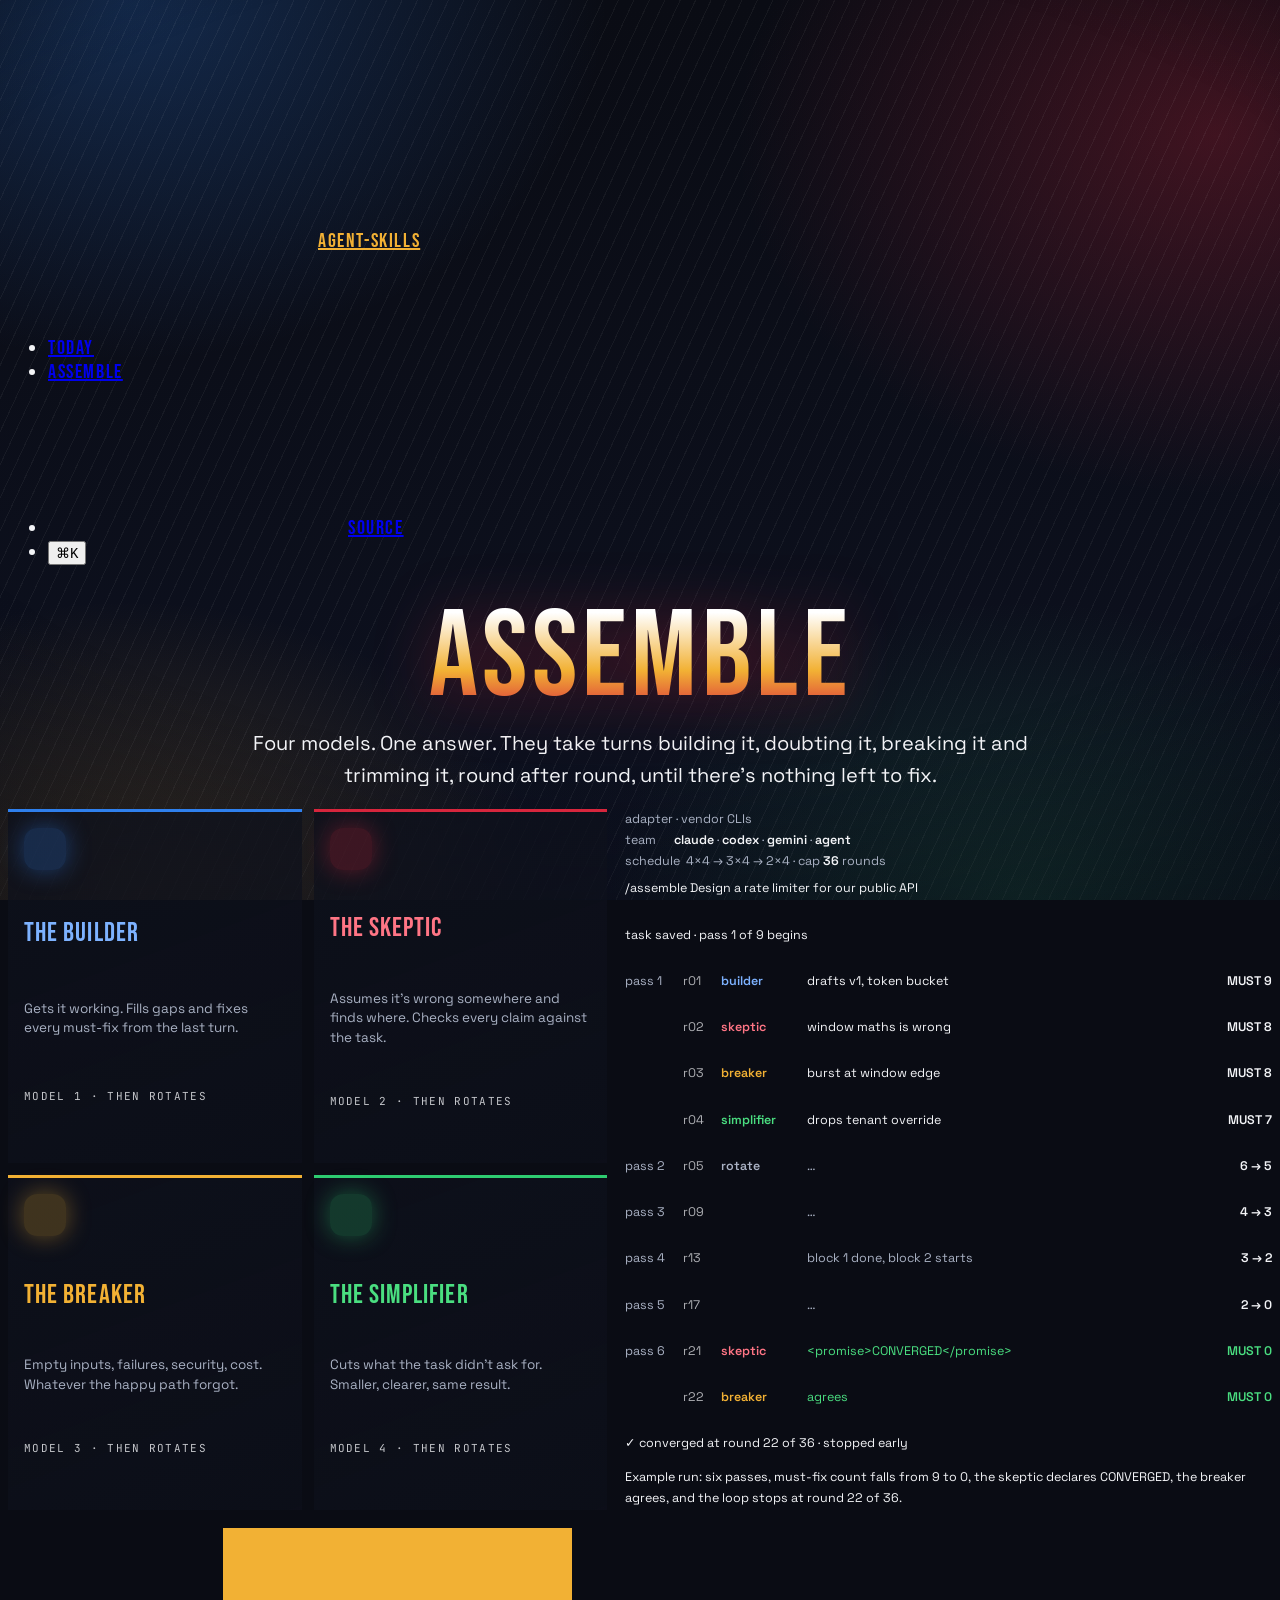
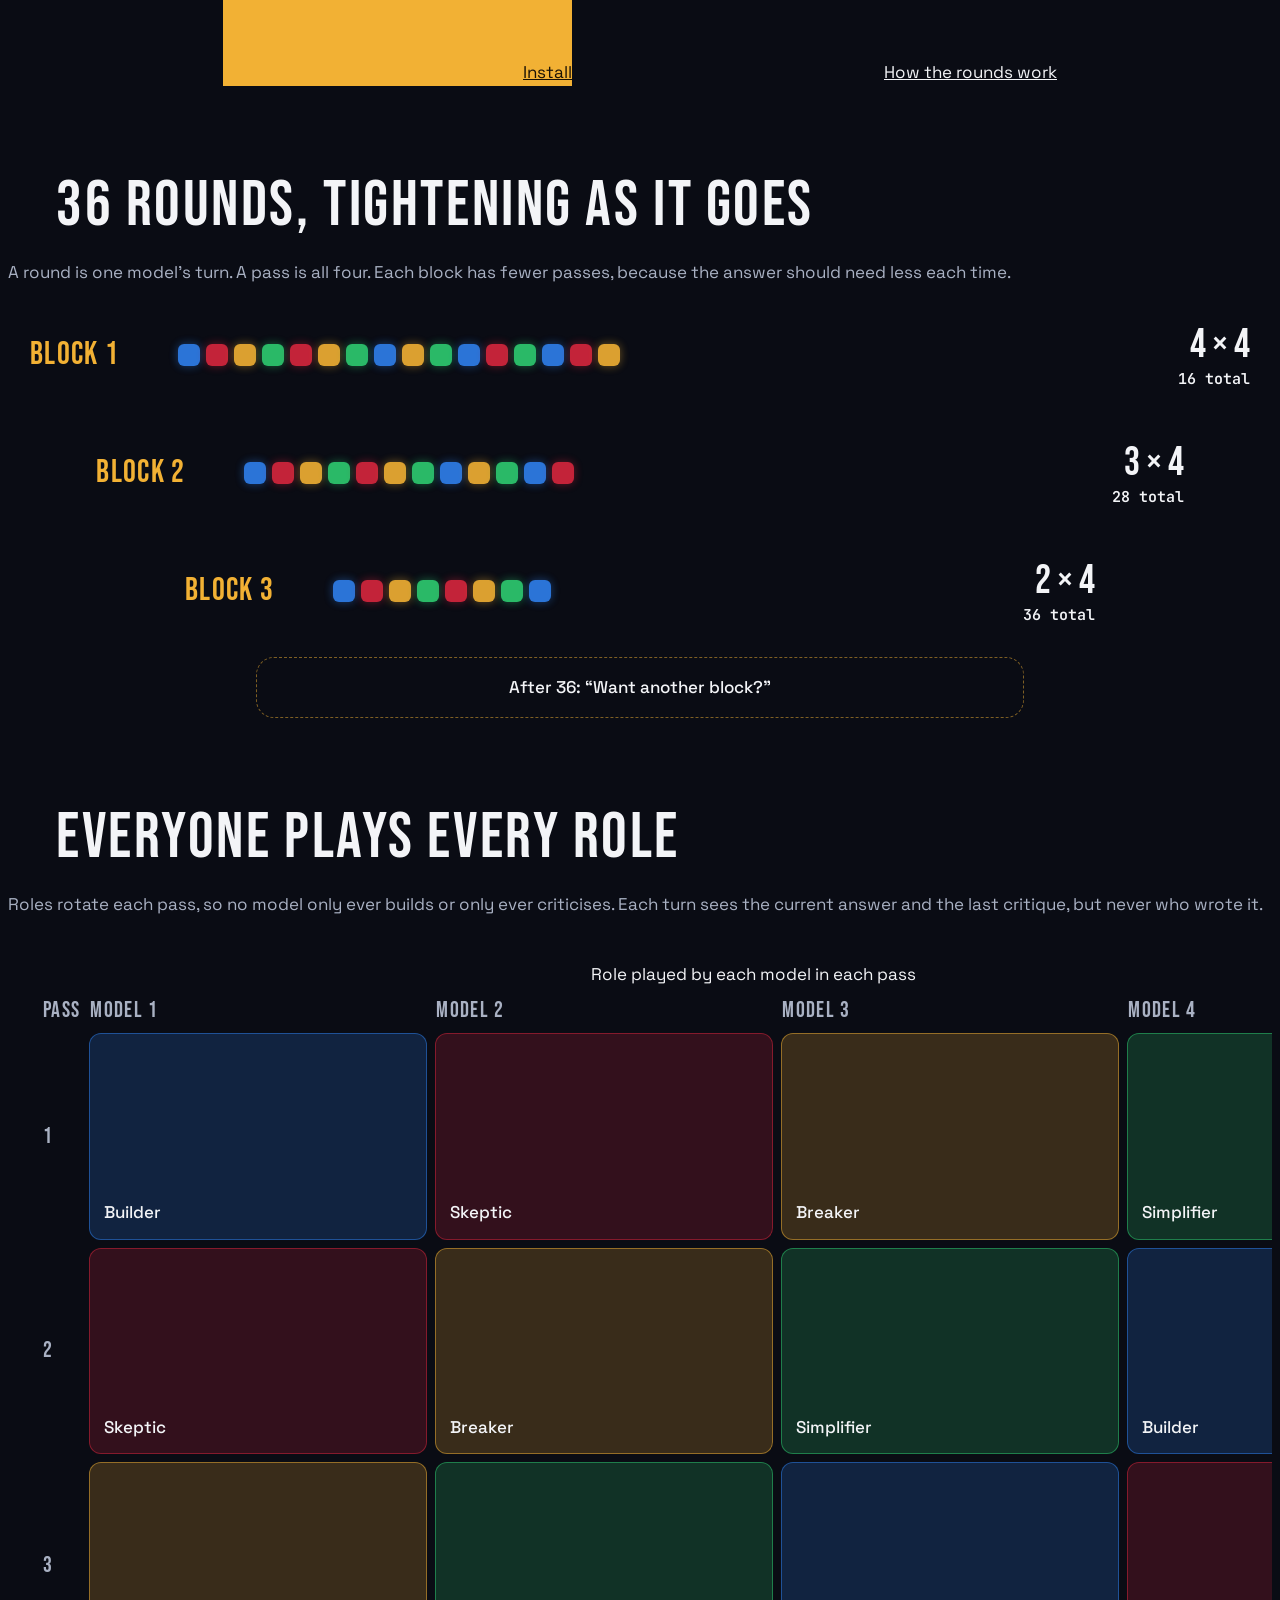
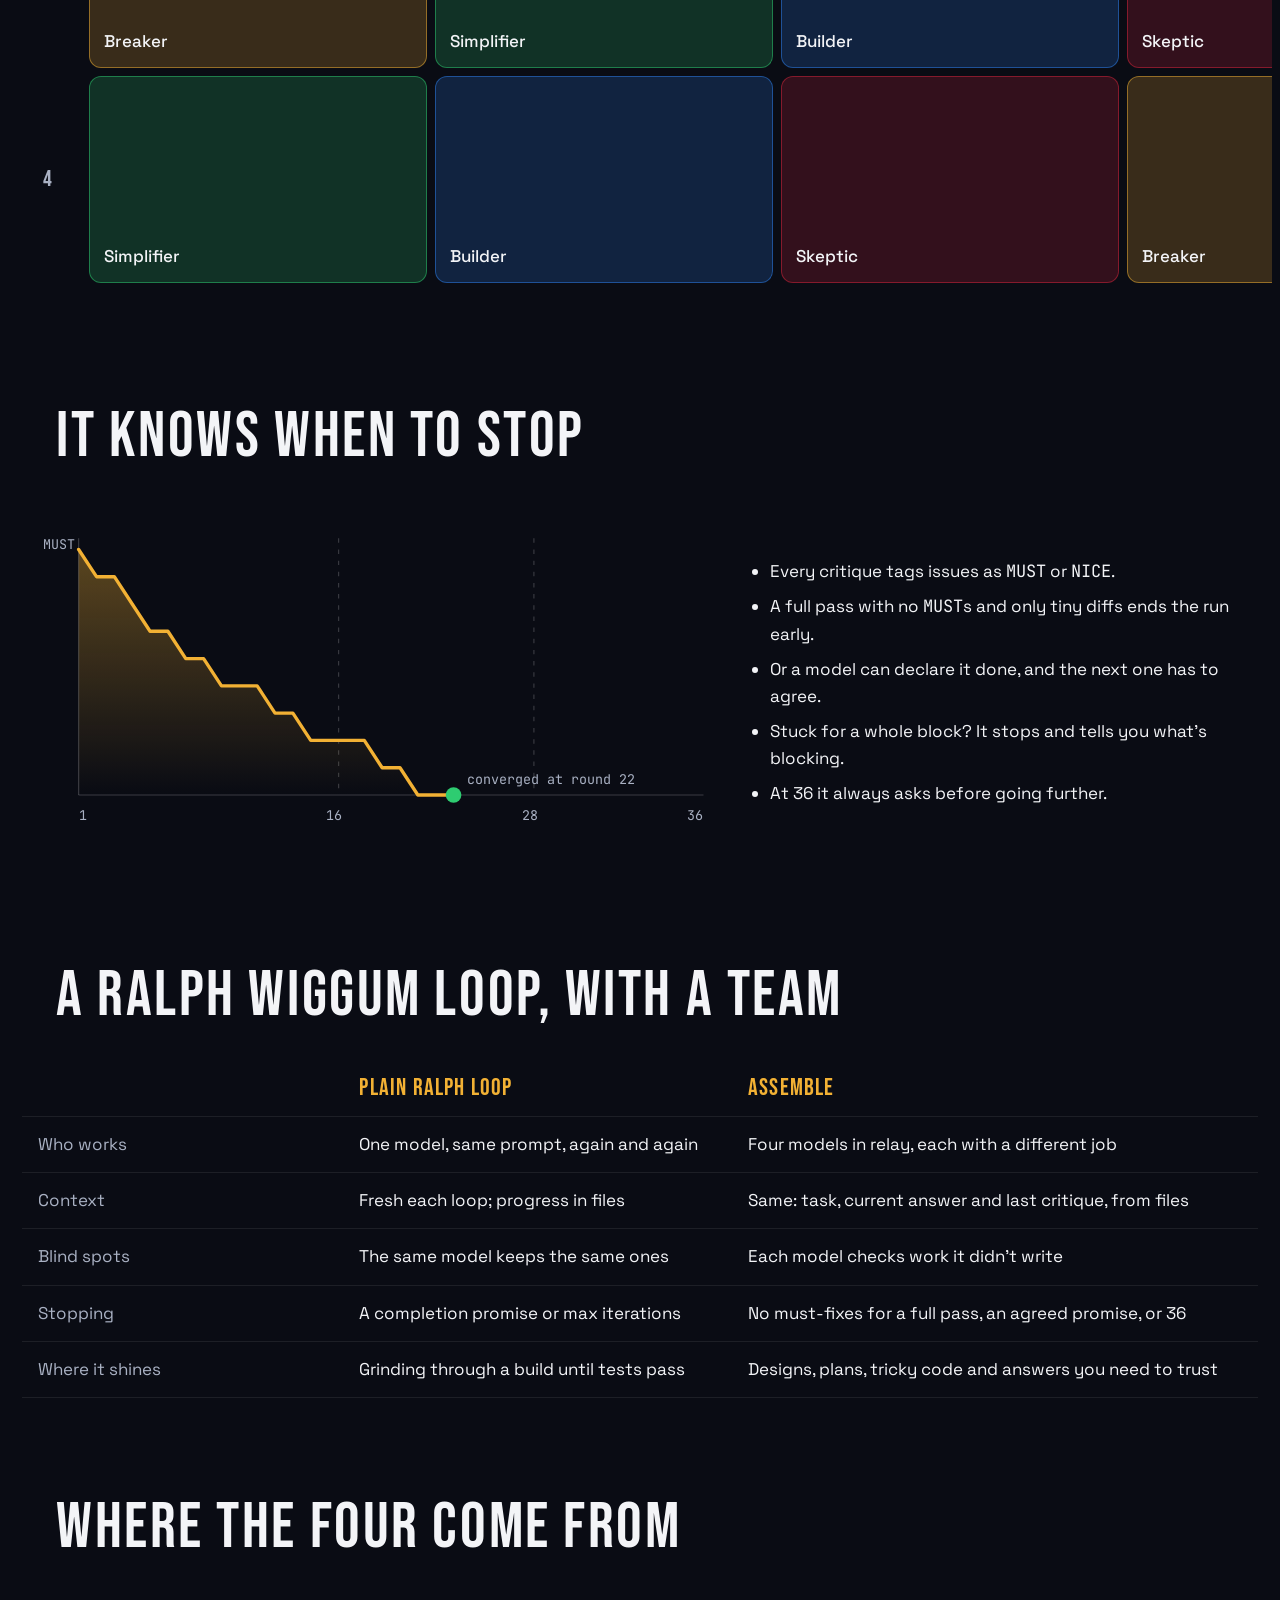
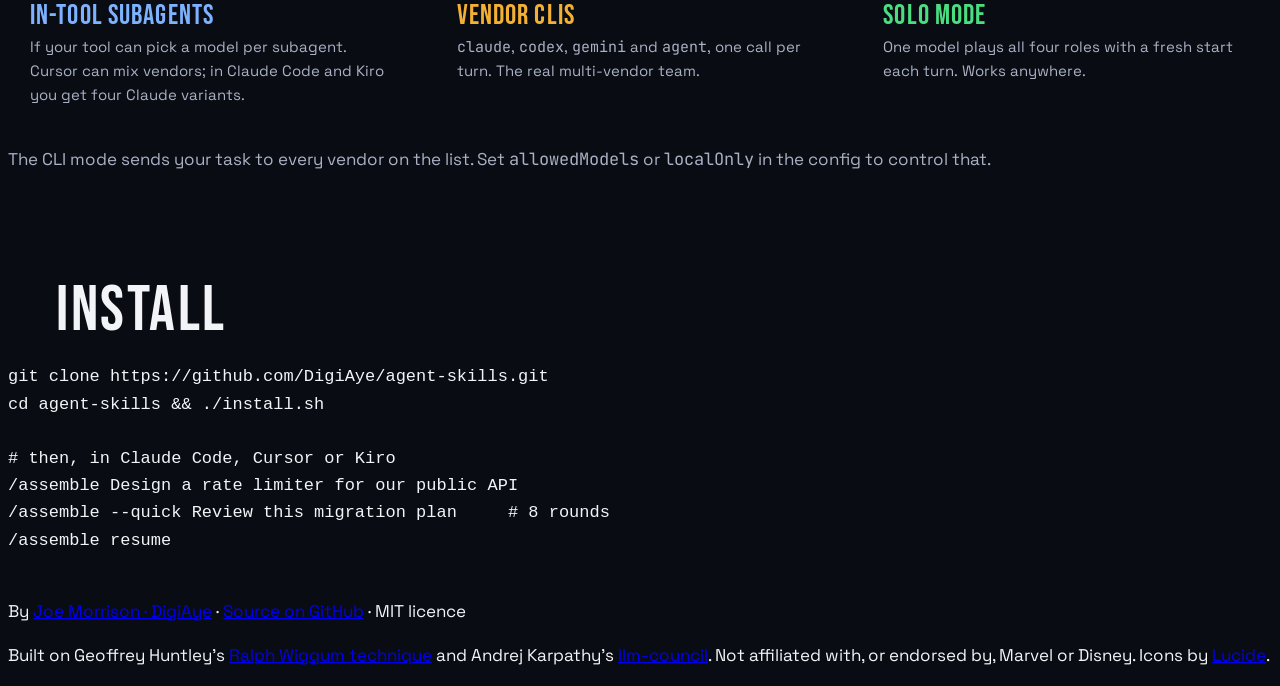
==== commit cd54d66e: "Fix nav links without trailing slash; cut animation cost (30fps, cached layout, lighter glass)" ====
--- a/docs/assemble/index.html
+++ b/docs/assemble/index.html
@@ -13,7 +13,7 @@
 <link rel="icon" href="data:image/svg+xml,%3Csvg xmlns='http://www.w3.org/2000/svg' viewBox='0 0 32 32'%3E%3Ccircle cx='16' cy='16' r='14' fill='%23070a12' stroke='%235ef1ff' stroke-width='2'/%3E%3Ccircle cx='16' cy='16' r='5' fill='%23f2b134'/%3E%3C/svg%3E">
 <link rel="preconnect" href="https://fonts.googleapis.com"><link rel="preconnect" href="https://fonts.gstatic.com" crossorigin>
 <link href="https://fonts.googleapis.com/css2?family=Bebas+Neue&family=Space+Grotesk:wght@400;500;700&family=JetBrains+Mono:wght@400;600&display=swap" rel="stylesheet">
-<link rel="stylesheet" href="../assets/glass.css">
+<link rel="stylesheet" href="/agent-skills/assets/glass.css">
 <style>
   :root { --bg: #0a0c14; --panel: #1e2433; --accent: #f2b134; --accent-2: #d7263d;
     --builder: #2f80ed; --skeptic: #d7263d; --edge: #f2b134; --simple: #2ecc71;
@@ -147,11 +147,11 @@
     .lock { animation: lock 1.2s ease-out 1.8s both; }
     @keyframes lock { 0% { opacity: 0; transform: scale(1.04); } 30% { opacity: 1; box-shadow: 0 0 60px rgba(242, 177, 52, .6); } 100% { opacity: 0; transform: scale(1); } }
     .hero h1 { animation: rise 1s cubic-bezier(.2, .8, .2, 1) both; }
-    @keyframes rise { from { opacity: 0; letter-spacing: .3em; filter: blur(12px) drop-shadow(0 6px 30px rgba(215, 38, 61, .35)); } }
+    @keyframes rise { from { opacity: 0; letter-spacing: .3em; } }
     /* Depth of field on scroll: the title sinks back and softens, the team lifts away a touch faster. */
     @supports (animation-timeline: scroll()) {
       .js .hero h1 { animation: rise 1s cubic-bezier(.2, .8, .2, 1) both, sink linear both; animation-timeline: auto, scroll(); animation-range: normal, 0 80vh; }
-      @keyframes sink { to { transform: translateY(-30px) scale(.9); opacity: .15; filter: blur(6px) drop-shadow(0 0 0 transparent); } }
+      @keyframes sink { to { transform: translateY(-30px) scale(.92); opacity: .15; } }
       .js .stage { animation: lift linear both; animation-timeline: scroll(); animation-range: 0 80vh; }
       @keyframes lift { to { transform: translateY(-50px); opacity: .2; } }
     }
@@ -172,11 +172,11 @@
 <div class="grain" aria-hidden="true"></div>
 
 <nav class="site-nav glass wrap" aria-label="Main">
-  <a class="brand" href="../"><svg class="icon" aria-hidden="true"><use href="../assets/icons.svg#i-users"/></svg>agent-skills</a>
+  <a class="brand" href="/agent-skills/"><svg class="icon" aria-hidden="true"><use href="/agent-skills/assets/icons.svg#i-users"/></svg>agent-skills</a>
   <ul>
-    <li><a href="../today/">today</a></li>
-    <li><a href="./" aria-current="page">assemble</a></li>
-    <li><a href="https://github.com/DigiAye/agent-skills/tree/main/skills/assemble"><svg class="icon" aria-hidden="true"><use href="../assets/icons.svg#i-github"/></svg>Source</a></li>
+    <li><a href="/agent-skills/today/">today</a></li>
+    <li><a href="/agent-skills/assemble/" aria-current="page">assemble</a></li>
+    <li><a href="https://github.com/DigiAye/agent-skills/tree/main/skills/assemble"><svg class="icon" aria-hidden="true"><use href="/agent-skills/assets/icons.svg#i-github"/></svg>Source</a></li>
     <li><button class="kbd-btn" type="button" data-cmdk-open aria-label="Open command palette"><kbd>⌘</kbd><kbd>K</kbd></button></li>
   </ul>
 </nav>
@@ -189,19 +189,19 @@
       <div class="team" id="team">
         <div class="lock" aria-hidden="true"></div>
         <article class="hero-card glass builder" data-tilt="5">
-          <div class="badge"><svg class="icon" aria-hidden="true"><use href="../assets/icons.svg#i-hammer"/></svg></div>
+          <div class="badge"><svg class="icon" aria-hidden="true"><use href="/agent-skills/assets/icons.svg#i-hammer"/></svg></div>
           <h3>The builder</h3><p>Gets it working. Fills gaps and fixes every must-fix from the last turn.</p><span class="slot">Model 1 · then rotates</span>
         </article>
         <article class="hero-card glass skeptic" data-tilt="5">
-          <div class="badge"><svg class="icon" aria-hidden="true"><use href="../assets/icons.svg#i-shield-alert"/></svg></div>
+          <div class="badge"><svg class="icon" aria-hidden="true"><use href="/agent-skills/assets/icons.svg#i-shield-alert"/></svg></div>
           <h3>The skeptic</h3><p>Assumes it's wrong somewhere and finds where. Checks every claim against the task.</p><span class="slot">Model 2 · then rotates</span>
         </article>
         <article class="hero-card glass edge" data-tilt="5">
-          <div class="badge"><svg class="icon" aria-hidden="true"><use href="../assets/icons.svg#i-bug"/></svg></div>
+          <div class="badge"><svg class="icon" aria-hidden="true"><use href="/agent-skills/assets/icons.svg#i-bug"/></svg></div>
           <h3>The breaker</h3><p>Empty inputs, failures, security, cost. Whatever the happy path forgot.</p><span class="slot">Model 3 · then rotates</span>
         </article>
         <article class="hero-card glass simple" data-tilt="5">
-          <div class="badge"><svg class="icon" aria-hidden="true"><use href="../assets/icons.svg#i-scissors"/></svg></div>
+          <div class="badge"><svg class="icon" aria-hidden="true"><use href="/agent-skills/assets/icons.svg#i-scissors"/></svg></div>
           <h3>The simplifier</h3><p>Cuts what the task didn't ask for. Smaller, clearer, same result.</p><span class="slot">Model 4 · then rotates</span>
         </article>
       </div>
@@ -226,25 +226,25 @@
       </figure>
     </div>
     <div class="cta">
-      <a class="pill primary" href="#install" data-magnet><svg class="icon" aria-hidden="true"><use href="../assets/icons.svg#i-terminal"/></svg>Install</a>
-      <a class="pill ghost glass" href="#rounds"><svg class="icon" aria-hidden="true"><use href="../assets/icons.svg#i-repeat"/></svg>How the rounds work</a>
+      <a class="pill primary" href="#install" data-magnet><svg class="icon" aria-hidden="true"><use href="/agent-skills/assets/icons.svg#i-terminal"/></svg>Install</a>
+      <a class="pill ghost glass" href="#rounds"><svg class="icon" aria-hidden="true"><use href="/agent-skills/assets/icons.svg#i-repeat"/></svg>How the rounds work</a>
     </div>
   </section>
 
   <section id="rounds" class="reveal" aria-labelledby="rounds-h">
-    <h2 id="rounds-h"><svg class="icon" aria-hidden="true"><use href="../assets/icons.svg#i-repeat"/></svg>36 rounds, tightening as it goes</h2>
+    <h2 id="rounds-h"><svg class="icon" aria-hidden="true"><use href="/agent-skills/assets/icons.svg#i-repeat"/></svg>36 rounds, tightening as it goes</h2>
     <p class="muted">A round is one model's turn. A pass is all four. Each block has fewer passes, because the answer should need less each time.</p>
     <div class="funnel" id="funnel"><noscript><p>Block 1: 4 passes × 4 models = 16 rounds. Block 2: 3 × 4 = 12 (28 total). Block 3: 2 × 4 = 8 (36 total). After 36 it asks before continuing.</p></noscript></div>
   </section>
 
   <section id="rotation-s" class="reveal" aria-labelledby="rot-h">
-    <h2 id="rot-h"><svg class="icon" aria-hidden="true"><use href="../assets/icons.svg#i-orbit"/></svg>Everyone plays every role</h2>
+    <h2 id="rot-h"><svg class="icon" aria-hidden="true"><use href="/agent-skills/assets/icons.svg#i-orbit"/></svg>Everyone plays every role</h2>
     <p class="muted">Roles rotate each pass, so no model only ever builds or only ever criticises. Each turn sees the current answer and the last critique, but never who wrote it.</p>
     <div class="rotation glass"><table id="rotation"><caption class="sr-only">Role played by each model in each pass</caption></table><noscript><p>Pass 1: builder, skeptic, breaker, simplifier. Each pass, every model moves one role along.</p></noscript></div>
   </section>
 
   <section id="converge" class="reveal" aria-labelledby="conv-h">
-    <h2 id="conv-h"><svg class="icon" aria-hidden="true"><use href="../assets/icons.svg#i-check-check"/></svg>It knows when to stop</h2>
+    <h2 id="conv-h"><svg class="icon" aria-hidden="true"><use href="/agent-skills/assets/icons.svg#i-check-check"/></svg>It knows when to stop</h2>
     <div class="conv glass refract" id="conv">
       <svg viewBox="0 0 620 300" role="img" aria-label="Example run: must-fix issues fall from 9 to 0 by round 22, where the loop converges and stops early">
         <defs><linearGradient id="convFill" x1="0" x2="0" y1="0" y2="1"><stop offset="0" stop-color="#f2b134" stop-opacity=".35"/><stop offset="1" stop-color="#f2b134" stop-opacity="0"/></linearGradient></defs>
@@ -267,7 +267,7 @@
   </section>
 
   <section id="compare" class="reveal" aria-labelledby="cmp-h">
-    <h2 id="cmp-h"><svg class="icon" aria-hidden="true"><use href="../assets/icons.svg#i-git-merge"/></svg>A Ralph Wiggum loop, with a team</h2>
+    <h2 id="cmp-h"><svg class="icon" aria-hidden="true"><use href="/agent-skills/assets/icons.svg#i-git-merge"/></svg>A Ralph Wiggum loop, with a team</h2>
     <div class="compare-wrap glass">
       <table class="compare">
         <thead><tr><th scope="col"></th><th scope="col">Plain Ralph loop</th><th scope="col">assemble</th></tr></thead>
@@ -283,7 +283,7 @@
   </section>
 
   <section id="adapters" class="reveal" aria-labelledby="ad-h">
-    <h2 id="ad-h"><svg class="icon" aria-hidden="true"><use href="../assets/icons.svg#i-users"/></svg>Where the four come from</h2>
+    <h2 id="ad-h"><svg class="icon" aria-hidden="true"><use href="/agent-skills/assets/icons.svg#i-users"/></svg>Where the four come from</h2>
     <div class="adapters stagger">
       <div class="adapter glass" data-tilt="4" style="--accent: var(--builder)"><h3 style="color: var(--builder-t)">In-tool subagents</h3><p>If your tool can pick a model per subagent. Cursor can mix vendors; in Claude Code and Kiro you get four Claude variants.</p></div>
       <div class="adapter glass" data-tilt="4" style="--accent: var(--edge)"><h3 style="color: var(--edge-t)">Vendor CLIs</h3><p><span class="mono">claude</span>, <span class="mono">codex</span>, <span class="mono">gemini</span> and <span class="mono">agent</span>, one call per turn. The real multi-vendor team.</p></div>
@@ -293,7 +293,7 @@
   </section>
 
   <section id="install" class="reveal" aria-labelledby="install-h">
-    <h2 id="install-h"><svg class="icon" aria-hidden="true"><use href="../assets/icons.svg#i-terminal"/></svg>Install</h2>
+    <h2 id="install-h"><svg class="icon" aria-hidden="true"><use href="/agent-skills/assets/icons.svg#i-terminal"/></svg>Install</h2>
     <pre class="code glass">git clone https://github.com/DigiAye/agent-skills.git
 cd agent-skills &amp;&amp; ./install.sh
 
@@ -325,7 +325,7 @@
   </filter>
 </svg>
 
-<script src="../assets/fx.js"></script>
+<script src="/agent-skills/assets/fx.js"></script>
 <script>
   const ROLES = [
     { key: "builder", name: "Builder", icon: "hammer" },
@@ -333,7 +333,7 @@
     { key: "edge", name: "Breaker", icon: "bug" },
     { key: "simple", name: "Simplifier", icon: "scissors" }
   ];
-  const ICON = (n) => `<svg class="icon" aria-hidden="true"><use href="../assets/icons.svg#i-${n}"/></svg>`;
+  const ICON = (n) => `<svg class="icon" aria-hidden="true"><use href="/agent-skills/assets/icons.svg#i-${n}"/></svg>`;
   const SCHEDULE = [4, 3, 2];
 
   // Rounds funnel
@@ -391,7 +391,7 @@
 float hash(vec2 p){ return fract(sin(dot(p, vec2(127.1, 311.7))) * 43758.5453); }
 float noise(vec2 p){ vec2 i = floor(p), f = fract(p); vec2 u = f * f * (3. - 2. * f);
   return mix(mix(hash(i), hash(i + vec2(1, 0)), u.x), mix(hash(i + vec2(0, 1)), hash(i + vec2(1, 1)), u.x), u.y); }
-float fbm(vec2 p){ float v = 0., a = .5; for (int i = 0; i < 4; i++) { v += a * noise(p); p = p * 2.03 + vec2(1.7, 9.2); a *= .5; } return v; }
+float fbm(vec2 p){ float v = 0., a = .5; for (int i = 0; i < 3; i++) { v += a * noise(p); p = p * 2.03 + vec2(1.7, 9.2); a *= .5; } return v; }
 void main(){
   vec2 uv = gl_FragCoord.xy / u_res; float asp = u_res.x / u_res.y;
   vec2 p = uv - u_centre; p.x *= asp;
@@ -416,20 +416,20 @@
   gl_FragColor = vec4(col * a, a);
 }`;
     const centre = (w, h) => { const r = team.getBoundingClientRect(); return [r.left + r.width / 2 - (px - .5) * 20, r.top + r.height / 2 - (py - .5) * 14]; };
-    const gl = FX.gl(canvas, FRAG, (set, w, h) => {
+    const gl = FX.gl(canvas, FRAG, (set, w, h, fade) => {
       px += (FX.pointer.x - px) * .05; py += (FX.pointer.y - py) * .05;
       const [cx, cy] = centre(w, h);
       set("u_centre", cx / w, 1 - cy / h);
-      set("u_fade", Math.max(0, 1 - scrollY / (h * 1.05)));
+      set("u_fade", fade);
     });
     if (gl) return;
     const streams = [["47,128,237", -.1, -.1], ["215,38,61", 1.1, -.1], ["242,177,52", -.1, 1.1], ["46,204,113", 1.1, 1.1]]
-      .map(([c, sx, sy], k) => ({ c, sx, sy, k, sprite: FX.sprite(c), parts: Array.from({ length: 90 }, () => ({ t: Math.random(), v: .09 + Math.random() * .16, o: (Math.random() - .5) * 2, ph: Math.random() * 6.28 })) }));
+      .map(([c, sx, sy], k) => ({ c, sx, sy, k, sprite: FX.sprite(c), parts: Array.from({ length: 36 }, () => ({ t: Math.random(), v: .09 + Math.random() * .16, o: (Math.random() - .5) * 2, ph: Math.random() * 6.28 })) }));
     const core = FX.sprite("255,236,190");
     const bez = (p0, p1, p2, p3, t) => { const u = 1 - t; return [u * u * u * p0[0] + 3 * u * u * t * p1[0] + 3 * u * t * t * p2[0] + t * t * t * p3[0], u * u * u * p0[1] + 3 * u * u * t * p1[1] + 3 * u * t * t * p2[1] + t * t * t * p3[1]]; };
     FX.canvas(canvas, (ctx, w, h, dt, t) => {
       const F = Math.max(0, 1 - scrollY / (h * 1.05));
-      ctx.clearRect(0, 0, w, h); if (F <= 0) return;
+      ctx.clearRect(0, 0, w, h); if (F <= 0) return false;
       px += (FX.pointer.x - px) * .05; py += (FX.pointer.y - py) * .05;
       const [cx, cy] = centre(w, h);
       ctx.globalCompositeOperation = "lighter"; ctx.lineCap = "round";
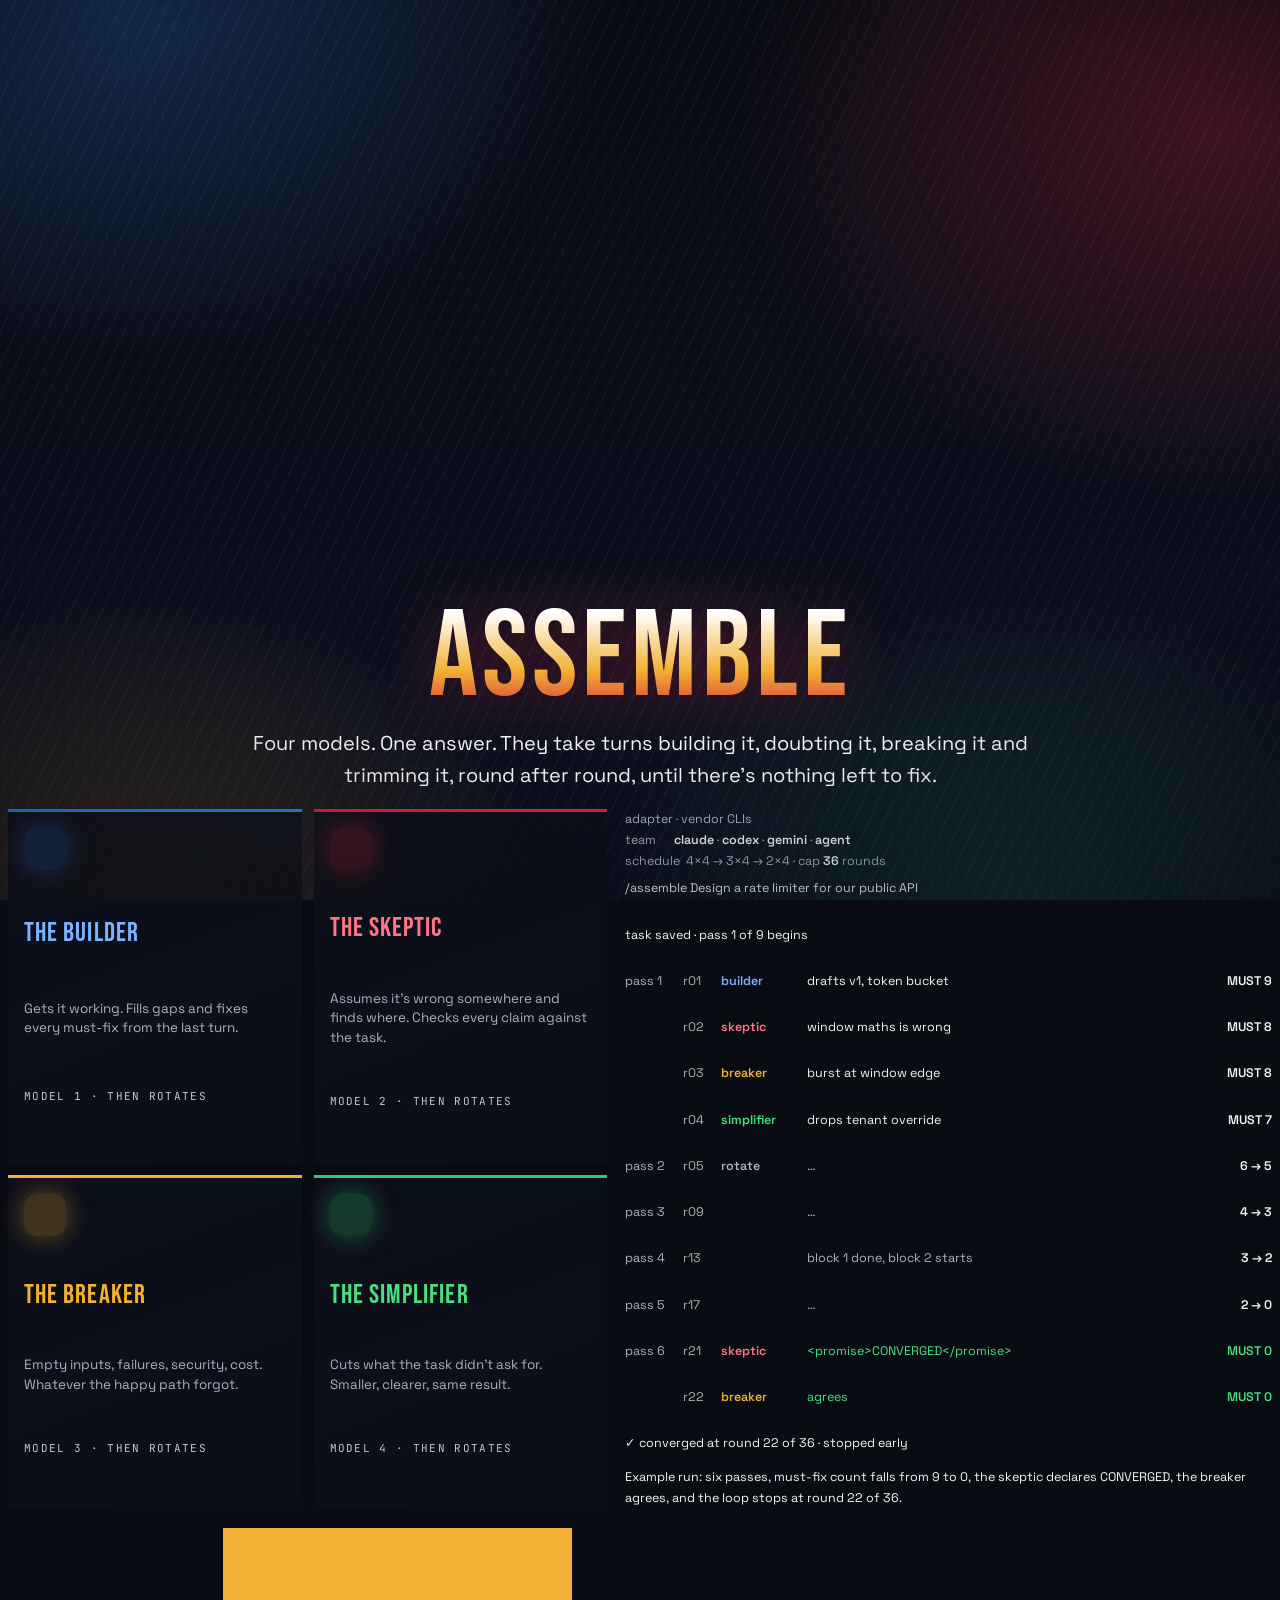
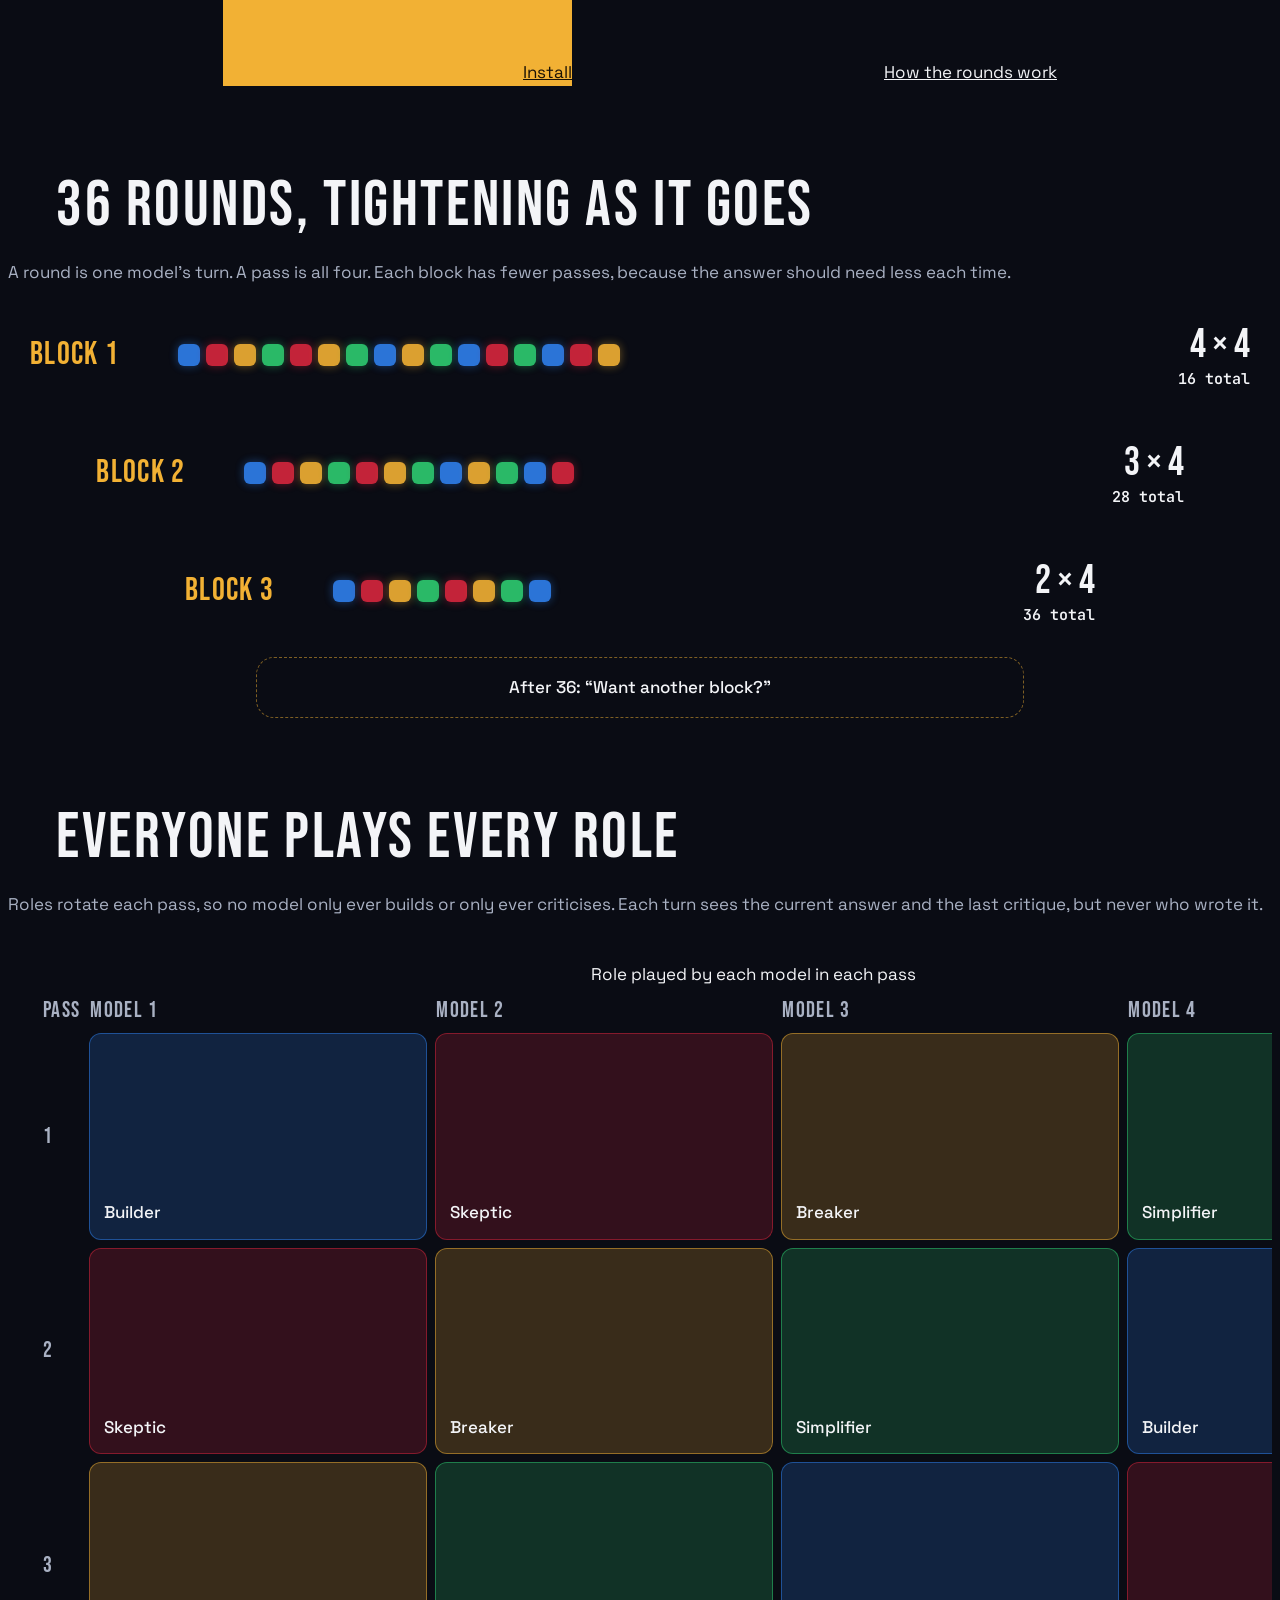
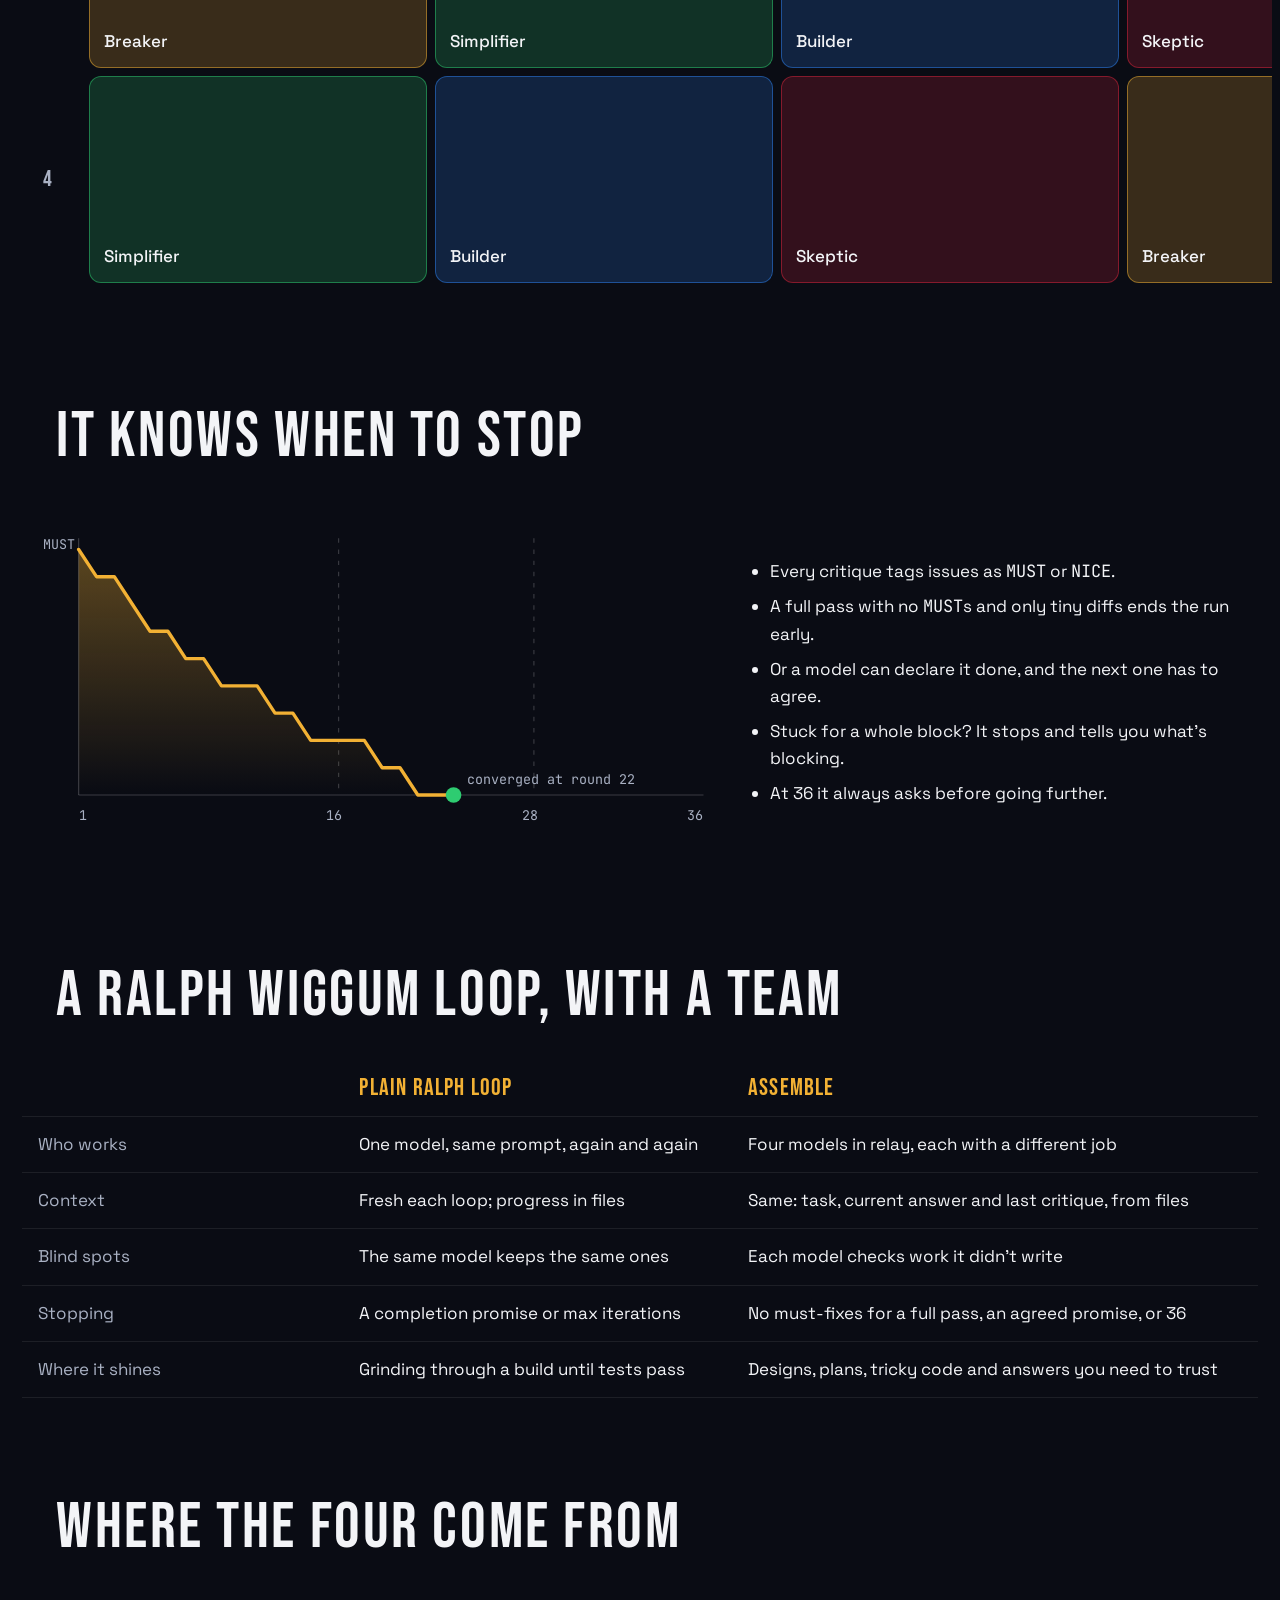
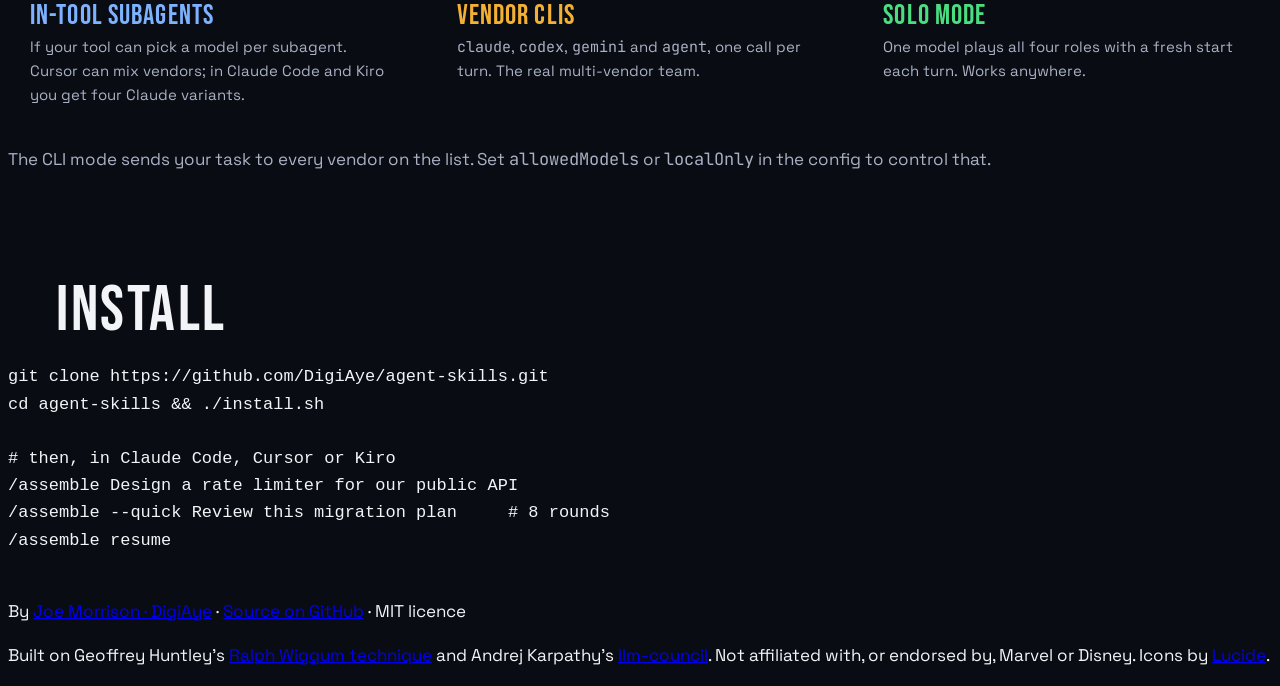
==== commit 93f5c760: "Fix nav click-through: stop hero SVG from covering sticky site nav" ====
--- a/docs/assemble/index.html
+++ b/docs/assemble/index.html
@@ -31,7 +31,7 @@
   .steel { position: fixed; inset: 0; z-index: 0; pointer-events: none; opacity: .05;
     background: repeating-linear-gradient(115deg, #fff 0 1px, transparent 1px 14px); }
   .vignette { position: fixed; inset: 0; z-index: 2; pointer-events: none; background: radial-gradient(120% 90% at 50% 40%, transparent 50%, rgba(5, 6, 12, .7)); }
-  main, .site-nav { position: relative; z-index: 3; }
+  main { position: relative; z-index: 1; }
   .site-nav { font: 20px "Bebas Neue", sans-serif; letter-spacing: .08em; }
   .site-nav .kbd-btn { font: 14px "Space Grotesk", sans-serif; }
   .brand { display: flex; align-items: center; gap: 10px; color: var(--accent); }
